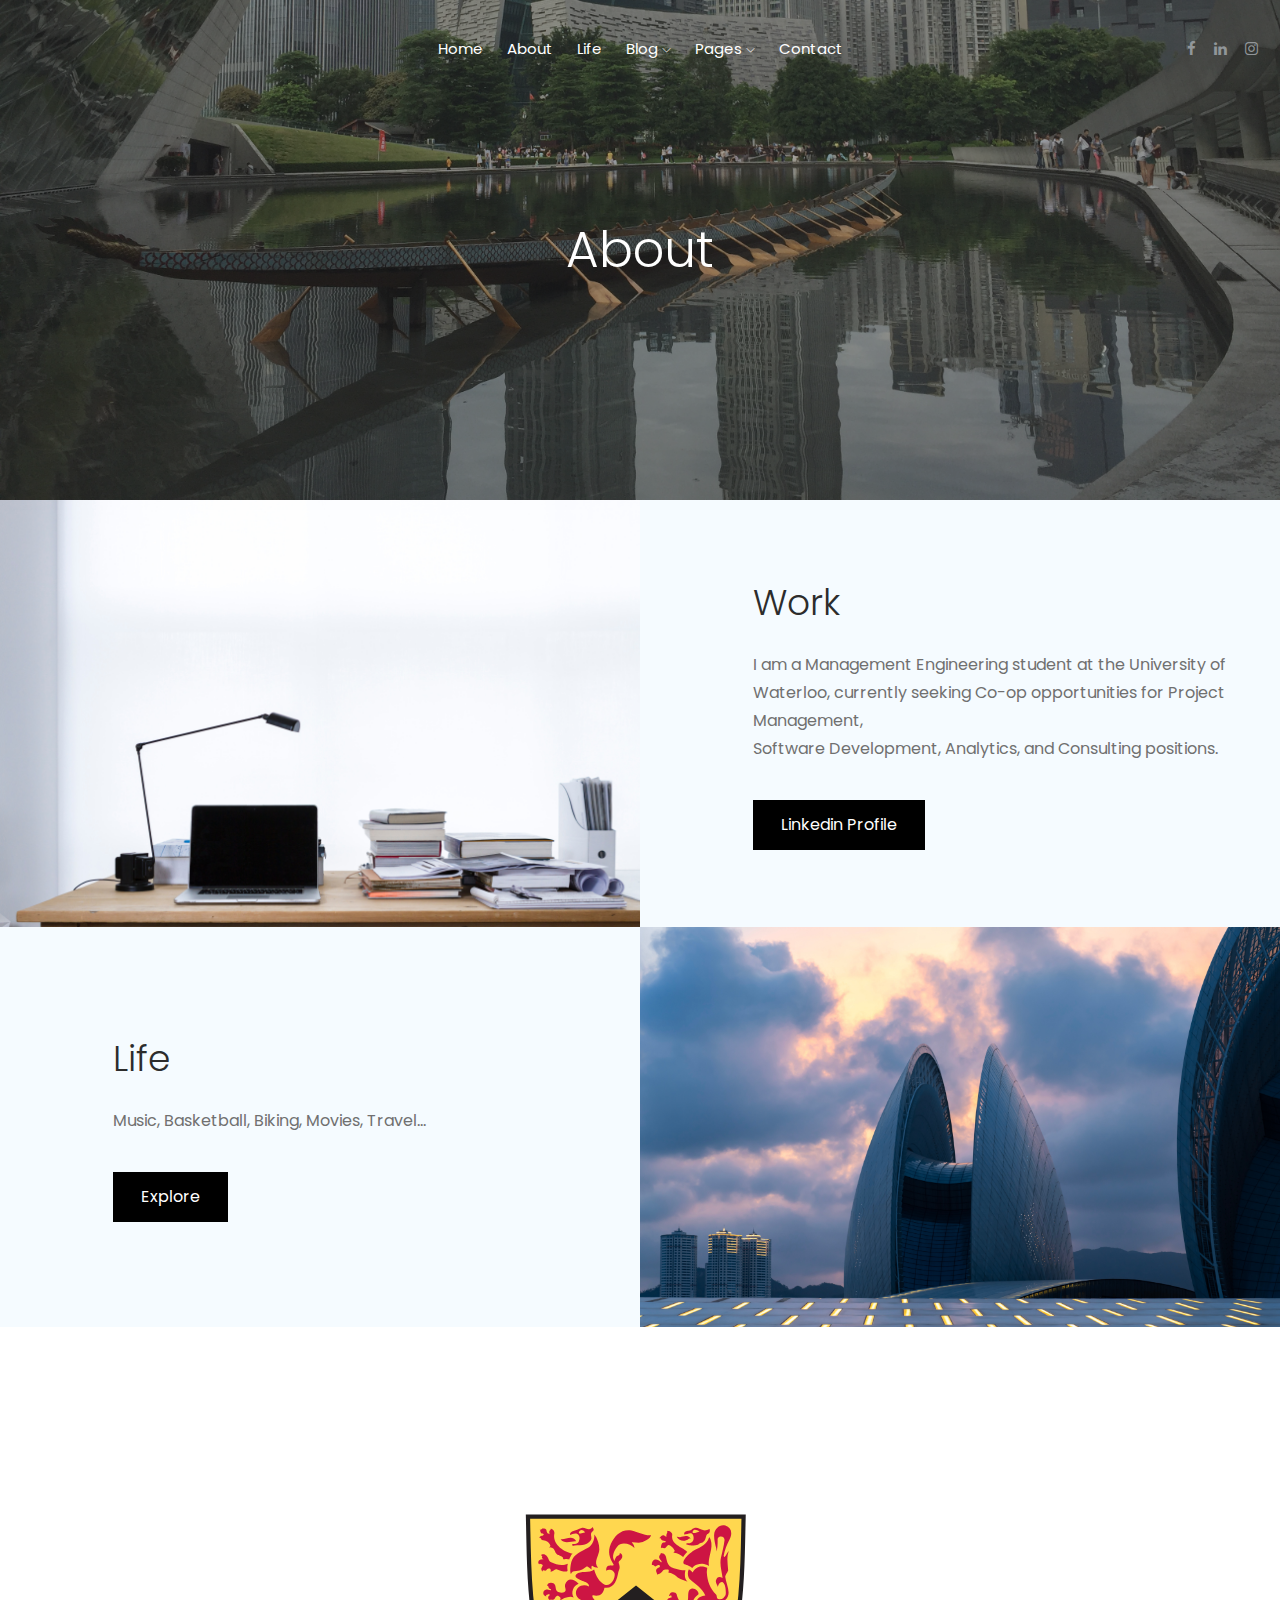
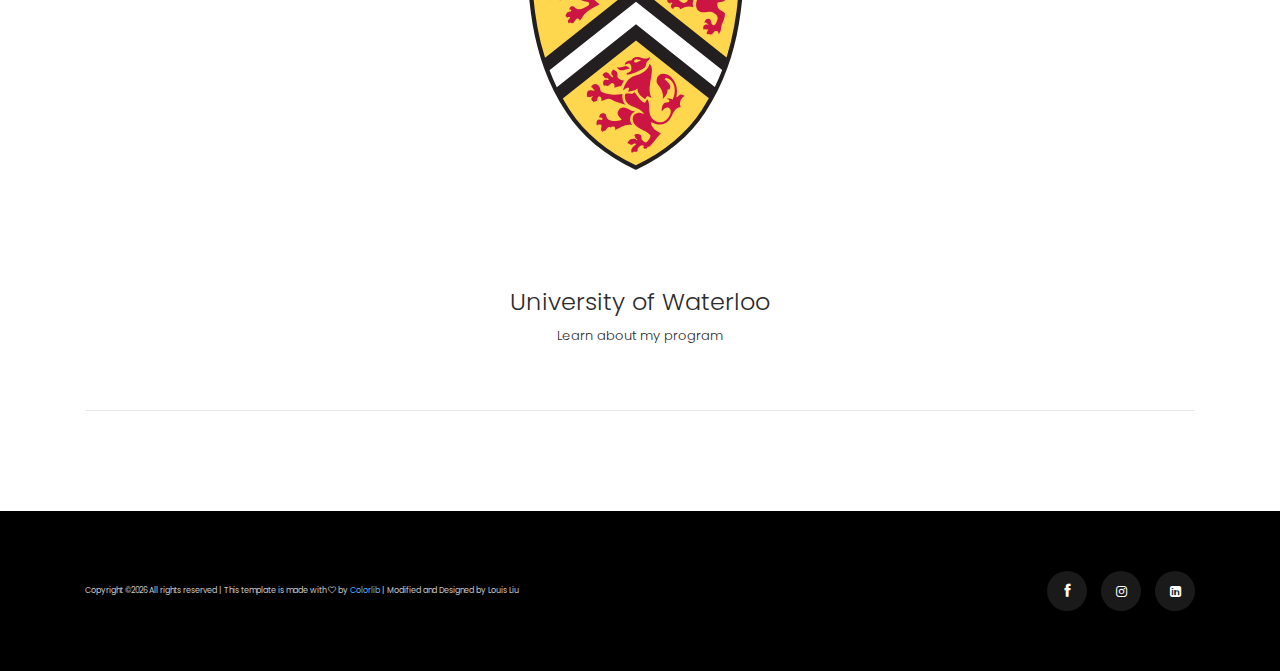
==== about.html @ c08201c0 "first commit" ====
<!doctype html>
<html class="no-js" lang="zxx">

<head>
    <meta charset="utf-8">
    <meta http-equiv="x-ua-compatible" content="ie=edge">
    <title>Louis</title>
    <meta name="description" content="">
    <meta name="viewport" content="width=device-width, initial-scale=1">

    <!-- <link rel="manifest" href="site.webmanifest"> -->
    <!-- Place favicon.ico in the root directory -->

    <!-- CSS here -->
    <link rel="stylesheet" href="css/bootstrap.min.css">
    <link rel="stylesheet" href="css/owl.carousel.min.css">
    <link rel="stylesheet" href="css/magnific-popup.css">
    <link rel="stylesheet" href="css/font-awesome.min.css">
    <link rel="stylesheet" href="css/themify-icons.css">
    <link rel="stylesheet" href="css/nice-select.css">
    <link rel="stylesheet" href="css/flaticon.css">
    <link rel="stylesheet" href="css/gijgo.css">
    <link rel="stylesheet" href="css/animate.min.css">
    <link rel="stylesheet" href="css/slick.css">
    <link rel="stylesheet" href="css/slicknav.css">
    <link rel="stylesheet" href="css/style.css">
    <!-- <link rel="stylesheet" href="css/responsive.css"> -->
</head>

<body>
    <!--[if lte IE 9]>
            <p class="browserupgrade">You are using an <strong>outdated</strong> browser. Please <a href="https://browsehappy.com/">upgrade your browser</a> to improve your experience and security.</p>
        <![endif]-->

    <!-- header-start -->
    <header>
        <div class="header-area ">
            <div id="sticky-header" class="main-header-area">
                <div class="container-fluid">
                    <div class="row align-items-center">
                        <div class="col-xl-3 col-lg-2">

                        </div>
                        <div class="col-xl-6 col-lg-7">
                            <div class="main-menu  d-none d-lg-block">
                                <nav>
                                    <ul id="navigation">
                                        <li><a class="active" href="index.html">home</a></li>
                                        <li><a href="about.html">About</a></li>
                                        <li><a href="album.html">Life</a></li>
                                        <li><a href="#">blog <i class="ti-angle-down"></i></a>
                                            <ul class="submenu">
                                                <li><a href="blog.html">blog</a></li>
                                                <li><a href="single-blog.html">single-blog</a></li>
                                            </ul>
                                        </li>
                                        <li><a href="#">pages <i class="ti-angle-down"></i></a>
                                            <ul class="submenu">
                                                 <li><a href="elements.html">elements</a></li>
                                            </ul>
                                        </li>
                                        <li><a href="contact.html">Contact</a></li>
                                    </ul>
                                </nav>
                            </div>
                        </div>
                        <div class="col-xl-3 col-lg-3 d-none d-lg-block">
                            <div class="social_links">
                                <ul>
                                    <li><a href="https://www.facebook.com/louis.liu.9480" target="_blank"> <i class="fa fa-facebook"></i> </a></li>
                                    <li><a href="https://www.linkedin.com/in/louis-qirui-liu" target="_blank"> <i class="fa fa-linkedin"></i> </a></li>
                                    <li><a href="https://www.instagram.com/louis0512k/" target="_blank"> <i class="fa fa-instagram"></i> </a></li>
                                </ul>
                            </div>
                        </div>
                        <div class="col-12">
                            <div class="mobile_menu d-block d-lg-none"></div>
                        </div>
                    </div>

                </div>
            </div>
        </div>
    </header>
    <!-- header-end -->

    <!-- bradcam_area  -->
    <div class="bradcam_area bradcam_bg_1 black_overlay">
        <div class="container">
            <div class="row">
                <div class="col-xl-12">
                    <div class="bradcam_text text-center">
                        <h3>About</h3>
                    </div>
                </div>
            </div>
        </div>
    </div>
    <!-- / bradcam_area  -->

    <!-- Work  -->
    <div class="wild_photography">
        <div class="container-fluid p-0">
            <div class="row no-gutters align-items-center ">
                <div class="col-lg-6">
                    <div class="wildlife_photo">
                        <img src="img/photography/work2.jpg" alt="Work">
                    </div>
                </div>
                <div class="col-lg-6">
                    <div class="section_title">
                        <h3>Work</h3>
                        <p>I am a Management Engineering student at the University of Waterloo,  currently seeking Co-op opportunities for 
                        Project Management,<br> Software Development, Analytics, and Consulting positions.
                        </p>
                        <a href="https://www.linkedin.com/in/louis-qirui-liu" class="black_btn" target="_blank">Linkedin Profile</a>
                    </div>
                </div>
            </div>
        </div>
    </div>
    <!-- /work  -->

    <!-- life  -->
    <div class="wild_photography">
        <div class="container-fluid p-0">
            <div class="row no-gutters align-items-center ">
                <div class="col-lg-6">
                    <div class="section_title">
                        <h3>Life</h3>
                        <p>Music, Basketball, Biking, Movies, Travel...
                        </p>
                        <a href="https://www.linkedin.com/in/louis-qirui-liu" class="black_btn" target="_blank">Explore</a>
                    </div>
                </div>
                <div class="col-lg-6">
                    <div class="wildlife_photo">
                        <img src="img/photography/zhuhai.jpg" alt="Work">
                    </div>
                </div>
            </div>
        </div>
    </div>
    <!-- /life  -->

    <!-- team_area  -->
    <div class="team_area">
        <div class="container">
            <div class="border_bottom">
                <div class="row">
                    <div class="col-xl-4 col-lg-4 col-md-6">
                        <div class="single_team">
                            <div class="team_thumb">
                            </div>
                            <div class="team_info text-center">
                                <h3></h3>
                                <p></p>
                            </div>
                        </div>
                    </div>
                    <div class="col-xl-4 col-lg-4 col-md-6">
                        <div class="single_team">
                            <div class="team_thumb">
                                <a href="https://uwaterloo.ca/future-students/programs/management-engineering" target="_blank">
                                <img src="img/team/uwcrest.svg" alt="uw">
                                </a>
                            </div>
                            <div class="team_info text-center">
                                <h3>University of Waterloo</h3>
                                <p>Learn about my program</p>
                            </div>
                        </div>
                    </div>
                    <div class="col-xl-4 col-lg-4 col-md-6">
                        <div class="single_team">
                            <div class="team_thumb">
                            </div>
                            <div class="team_info text-center">
                                <h3></h3>
                                <p></p>
                            </div>
                        </div>
                    </div>
                </div>
            </div>
        </div>
    </div>
    <!-- /team_area  -->

   <!-- footer start -->
    <footer class="footer">
        <div class="copy-right_text">
            <div class="container">
                <div class="row align-items-center">
                    <div class="col-xl-7 col-md-8">
                        <p class="copy_right ">
                            <!-- Link back to Colorlib can't be removed. Template is licensed under CC BY 3.0. -->
Copyright &copy;<script>document.write(new Date().getFullYear());</script> All rights reserved | This template is made with <i class="fa fa-heart-o" aria-hidden="true"></i> by <a href="https://colorlib.com" target="_blank">Colorlib</a> | Modified and Designed by Louis Liu
<!-- Link back to Colorlib can't be removed. Template is licensed under CC BY 3.0. -->
                        </p>
                    </div>
                    <div class="col-xl-5 col-md-4">
                        <div class="socail_links">
                            <ul>
                                <li>
                                    <a href="https://www.facebook.com/louis.liu.9480" target="_blank">
                                        <i class="ti-facebook"></i>
                                    </a>
                                </li>
                                <li>
                                    <a href="https://www.instagram.com/louis0512k/" target="_blank">
                                        <i class="fa fa-instagram"></i>
                                    </a>
                                </li>
                                <li>
                                    <a href="https://www.linkedin.com/in/louis-qirui-liu" target="_blank">
                                        <i class="fa fa-linkedin-square"></i>
                                    </a>
                                </li>
                            </ul>
                        </div>
                    </div>
                    
                </div>
            </div>
        </div>
    </footer>
    <!--/ footer end  -->

    <!-- JS here -->
    <script src="js/vendor/modernizr-3.5.0.min.js"></script>
    <script src="js/vendor/jquery-1.12.4.min.js"></script>
    <script src="js/popper.min.js"></script>
    <script src="js/bootstrap.min.js"></script>
    <script src="js/owl.carousel.min.js"></script>
    <script src="js/isotope.pkgd.min.js"></script>
    <script src="js/ajax-form.js"></script>
    <script src="js/waypoints.min.js"></script>
    <script src="js/jquery.counterup.min.js"></script>
    <script src="js/imagesloaded.pkgd.min.js"></script>
    <script src="js/scrollIt.js"></script>
    <script src="js/jquery.scrollUp.min.js"></script>
    <script src="js/wow.min.js"></script>
    <script src="js/nice-select.min.js"></script>
    <script src="js/jquery.slicknav.min.js"></script>
    <script src="js/jquery.magnific-popup.min.js"></script>
    <script src="js/plugins.js"></script>
    <script src="js/gijgo.min.js"></script>

    <!--contact js-->
    <script src="js/contact.js"></script>
    <script src="js/jquery.ajaxchimp.min.js"></script>
    <script src="js/jquery.form.js"></script>
    <script src="js/jquery.validate.min.js"></script>
    <script src="js/mail-script.js"></script>

    <script src="js/main.js"></script>
</body>

</html>
---- css/themify-icons.css ----
@font-face {
	font-family: 'themify';
	src:url('../fonts/themify.eot?-fvbane');
	src:url('../fonts/themify.eot?#iefix-fvbane') format('embedded-opentype'),
		url('../fonts/themify.woff?-fvbane') format('woff'),
		url('../fonts/themify.ttf?-fvbane') format('truetype'),
		url('../fonts/themify.svg?-fvbane#themify') format('svg');
	font-weight: normal;
	font-style: normal;
}

[class^="ti-"], [class*=" ti-"] {
	font-family: 'themify';
	/* speak: none; */
	font-style: normal;
	font-weight: normal;
	font-variant: normal;
	text-transform: none;
	line-height: 1;

	/* Better Font Rendering =========== */
	-webkit-font-smoothing: antialiased;
	-moz-osx-font-smoothing: grayscale;
}

.ti-wand:before {
	content: "\e600";
}
.ti-volume:before {
	content: "\e601";
}
.ti-user:before {
	content: "\e602";
}
.ti-unlock:before {
	content: "\e603";
}
.ti-unlink:before {
	content: "\e604";
}
.ti-trash:before {
	content: "\e605";
}
.ti-thought:before {
	content: "\e606";
}
.ti-target:before {
	content: "\e607";
}
.ti-tag:before {
	content: "\e608";
}
.ti-tablet:before {
	content: "\e609";
}
.ti-star:before {
	content: "\e60a";
}
.ti-spray:before {
	content: "\e60b";
}
.ti-signal:before {
	content: "\e60c";
}
.ti-shopping-cart:before {
	content: "\e60d";
}
.ti-shopping-cart-full:before {
	content: "\e60e";
}
.ti-settings:before {
	content: "\e60f";
}
.ti-search:before {
	content: "\e610";
}
.ti-zoom-in:before {
	content: "\e611";
}
.ti-zoom-out:before {
	content: "\e612";
}
.ti-cut:before {
	content: "\e613";
}
.ti-ruler:before {
	content: "\e614";
}
.ti-ruler-pencil:before {
	content: "\e615";
}
.ti-ruler-alt:before {
	content: "\e616";
}
.ti-bookmark:before {
	content: "\e617";
}
.ti-bookmark-alt:before {
	content: "\e618";
}
.ti-reload:before {
	content: "\e619";
}
.ti-plus:before {
	content: "\e61a";
}
.ti-pin:before {
	content: "\e61b";
}
.ti-pencil:before {
	content: "\e61c";
}
.ti-pencil-alt:before {
	content: "\e61d";
}
.ti-paint-roller:before {
	content: "\e61e";
}
.ti-paint-bucket:before {
	content: "\e61f";
}
.ti-na:before {
	content: "\e620";
}
.ti-mobile:before {
	content: "\e621";
}
.ti-minus:before {
	content: "\e622";
}
.ti-medall:before {
	content: "\e623";
}
.ti-medall-alt:before {
	content: "\e624";
}
.ti-marker:before {
	content: "\e625";
}
.ti-marker-alt:before {
	content: "\e626";
}
.ti-arrow-up:before {
	content: "\e627";
}
.ti-arrow-right:before {
	content: "\e628";
}
.ti-arrow-left:before {
	content: "\e629";
}
.ti-arrow-down:before {
	content: "\e62a";
}
.ti-lock:before {
	content: "\e62b";
}
.ti-location-arrow:before {
	content: "\e62c";
}
.ti-link:before {
	content: "\e62d";
}
.ti-layout:before {
	content: "\e62e";
}
.ti-layers:before {
	content: "\e62f";
}
.ti-layers-alt:before {
	content: "\e630";
}
.ti-key:before {
	content: "\e631";
}
.ti-import:before {
	content: "\e632";
}
.ti-image:before {
	content: "\e633";
}
.ti-heart:before {
	content: "\e634";
}
.ti-heart-broken:before {
	content: "\e635";
}
.ti-hand-stop:before {
	content: "\e636";
}
.ti-hand-open:before {
	content: "\e637";
}
.ti-hand-drag:before {
	content: "\e638";
}
.ti-folder:before {
	content: "\e639";
}
.ti-flag:before {
	content: "\e63a";
}
.ti-flag-alt:before {
	content: "\e63b";
}
.ti-flag-alt-2:before {
	content: "\e63c";
}
.ti-eye:before {
	content: "\e63d";
}
.ti-export:before {
	content: "\e63e";
}
.ti-exchange-vertical:before {
	content: "\e63f";
}
.ti-desktop:before {
	content: "\e640";
}
.ti-cup:before {
	content: "\e641";
}
.ti-crown:before {
	content: "\e642";
}
.ti-comments:before {
	content: "\e643";
}
.ti-comment:before {
	content: "\e644";
}
.ti-comment-alt:before {
	content: "\e645";
}
.ti-close:before {
	content: "\e646";
}
.ti-clip:before {
	content: "\e647";
}
.ti-angle-up:before {
	content: "\e648";
}
.ti-angle-right:before {
	content: "\e649";
}
.ti-angle-left:before {
	content: "\e64a";
}
.ti-angle-down:before {
	content: "\e64b";
}
.ti-check:before {
	content: "\e64c";
}
.ti-check-box:before {
	content: "\e64d";
}
.ti-camera:before {
	content: "\e64e";
}
.ti-announcement:before {
	content: "\e64f";
}
.ti-brush:before {
	content: "\e650";
}
.ti-briefcase:before {
	content: "\e651";
}
.ti-bolt:before {
	content: "\e652";
}
.ti-bolt-alt:before {
	content: "\e653";
}
.ti-blackboard:before {
	content: "\e654";
}
.ti-bag:before {
	content: "\e655";
}
.ti-move:before {
	content: "\e656";
}
.ti-arrows-vertical:before {
	content: "\e657";
}
.ti-arrows-horizontal:before {
	content: "\e658";
}
.ti-fullscreen:before {
	content: "\e659";
}
.ti-arrow-top-right:before {
	content: "\e65a";
}
.ti-arrow-top-left:before {
	content: "\e65b";
}
.ti-arrow-circle-up:before {
	content: "\e65c";
}
.ti-arrow-circle-right:before {
	content: "\e65d";
}
.ti-arrow-circle-left:before {
	content: "\e65e";
}
.ti-arrow-circle-down:before {
	content: "\e65f";
}
.ti-angle-double-up:before {
	content: "\e660";
}
.ti-angle-double-right:before {
	content: "\e661";
}
.ti-angle-double-left:before {
	content: "\e662";
}
.ti-angle-double-down:before {
	content: "\e663";
}
.ti-zip:before {
	content: "\e664";
}
.ti-world:before {
	content: "\e665";
}
.ti-wheelchair:before {
	content: "\e666";
}
.ti-view-list:before {
	content: "\e667";
}
.ti-view-list-alt:before {
	content: "\e668";
}
.ti-view-grid:before {
	content: "\e669";
}
.ti-uppercase:before {
	content: "\e66a";
}
.ti-upload:before {
	content: "\e66b";
}
.ti-underline:before {
	content: "\e66c";
}
.ti-truck:before {
	content: "\e66d";
}
.ti-timer:before {
	content: "\e66e";
}
.ti-ticket:before {
	content: "\e66f";
}
.ti-thumb-up:before {
	content: "\e670";
}
.ti-thumb-down:before {
	content: "\e671";
}
.ti-text:before {
	content: "\e672";
}
.ti-stats-up:before {
	content: "\e673";
}
.ti-stats-down:before {
	content: "\e674";
}
.ti-split-v:before {
	content: "\e675";
}
.ti-split-h:before {
	content: "\e676";
}
.ti-smallcap:before {
	content: "\e677";
}
.ti-shine:before {
	content: "\e678";
}
.ti-shift-right:before {
	content: "\e679";
}
.ti-shift-left:before {
	content: "\e67a";
}
.ti-shield:before {
	content: "\e67b";
}
.ti-notepad:before {
	content: "\e67c";
}
.ti-server:before {
	content: "\e67d";
}
.ti-quote-right:before {
	content: "\e67e";
}
.ti-quote-left:before {
	content: "\e67f";
}
.ti-pulse:before {
	content: "\e680";
}
.ti-printer:before {
	content: "\e681";
}
.ti-power-off:before {
	content: "\e682";
}
.ti-plug:before {
	content: "\e683";
}
.ti-pie-chart:before {
	content: "\e684";
}
.ti-paragraph:before {
	content: "\e685";
}
.ti-panel:before {
	content: "\e686";
}
.ti-package:before {
	content: "\e687";
}
.ti-music:before {
	content: "\e688";
}
.ti-music-alt:before {
	content: "\e689";
}
.ti-mouse:before {
	content: "\e68a";
}
.ti-mouse-alt:before {
	content: "\e68b";
}
.ti-money:before {
	content: "\e68c";
}
.ti-microphone:before {
	content: "\e68d";
}
.ti-menu:before {
	content: "\e68e";
}
.ti-menu-alt:before {
	content: "\e68f";
}
.ti-map:before {
	content: "\e690";
}
.ti-map-alt:before {
	content: "\e691";
}
.ti-loop:before {
	content: "\e692";
}
.ti-location-pin:before {
	content: "\e693";
}
.ti-list:before {
	content: "\e694";
}
.ti-light-bulb:before {
	content: "\e695";
}
.ti-Italic:before {
	content: "\e696";
}
.ti-info:before {
	content: "\e697";
}
.ti-infinite:before {
	content: "\e698";
}
.ti-id-badge:before {
	content: "\e699";
}
.ti-hummer:before {
	content: "\e69a";
}
.ti-home:before {
	content: "\e69b";
}
.ti-help:before {
	content: "\e69c";
}
.ti-headphone:before {
	content: "\e69d";
}
.ti-harddrives:before {
	content: "\e69e";
}
.ti-harddrive:before {
	content: "\e69f";
}
.ti-gift:before {
	content: "\e6a0";
}
.ti-game:before {
	content: "\e6a1";
}
.ti-filter:before {
	content: "\e6a2";
}
.ti-files:before {
	content: "\e6a3";
}
.ti-file:before {
	content: "\e6a4";
}
.ti-eraser:before {
	content: "\e6a5";
}
.ti-envelope:before {
	content: "\e6a6";
}
.ti-download:before {
	content: "\e6a7";
}
.ti-direction:before {
	content: "\e6a8";
}
.ti-direction-alt:before {
	content: "\e6a9";
}
.ti-dashboard:before {
	content: "\e6aa";
}
.ti-control-stop:before {
	content: "\e6ab";
}
.ti-control-shuffle:before {
	content: "\e6ac";
}
.ti-control-play:before {
	content: "\e6ad";
}
.ti-control-pause:before {
	content: "\e6ae";
}
.ti-control-forward:before {
	content: "\e6af";
}
.ti-control-backward:before {
	content: "\e6b0";
}
.ti-cloud:before {
	content: "\e6b1";
}
.ti-cloud-up:before {
	content: "\e6b2";
}
.ti-cloud-down:before {
	content: "\e6b3";
}
.ti-clipboard:before {
	content: "\e6b4";
}
.ti-car:before {
	content: "\e6b5";
}
.ti-calendar:before {
	content: "\e6b6";
}
.ti-book:before {
	content: "\e6b7";
}
.ti-bell:before {
	content: "\e6b8";
}
.ti-basketball:before {
	content: "\e6b9";
}
.ti-bar-chart:before {
	content: "\e6ba";
}
.ti-bar-chart-alt:before {
	content: "\e6bb";
}
.ti-back-right:before {
	content: "\e6bc";
}
.ti-back-left:before {
	content: "\e6bd";
}
.ti-arrows-corner:before {
	content: "\e6be";
}
.ti-archive:before {
	content: "\e6bf";
}
.ti-anchor:before {
	content: "\e6c0";
}
.ti-align-right:before {
	content: "\e6c1";
}
.ti-align-left:before {
	content: "\e6c2";
}
.ti-align-justify:before {
	content: "\e6c3";
}
.ti-align-center:before {
	content: "\e6c4";
}
.ti-alert:before {
	content: "\e6c5";
}
.ti-alarm-clock:before {
	content: "\e6c6";
}
.ti-agenda:before {
	content: "\e6c7";
}
.ti-write:before {
	content: "\e6c8";
}
.ti-window:before {
	content: "\e6c9";
}
.ti-widgetized:before {
	content: "\e6ca";
}
.ti-widget:before {
	content: "\e6cb";
}
.ti-widget-alt:before {
	content: "\e6cc";
}
.ti-wallet:before {
	content: "\e6cd";
}
.ti-video-clapper:before {
	content: "\e6ce";
}
.ti-video-camera:before {
	content: "\e6cf";
}
.ti-vector:before {
	content: "\e6d0";
}
.ti-themify-logo:before {
	content: "\e6d1";
}
.ti-themify-favicon:before {
	content: "\e6d2";
}
.ti-themify-favicon-alt:before {
	content: "\e6d3";
}
.ti-support:before {
	content: "\e6d4";
}
.ti-stamp:before {
	content: "\e6d5";
}
.ti-split-v-alt:before {
	content: "\e6d6";
}
.ti-slice:before {
	content: "\e6d7";
}
.ti-shortcode:before {
	content: "\e6d8";
}
.ti-shift-right-alt:before {
	content: "\e6d9";
}
.ti-shift-left-alt:before {
	content: "\e6da";
}
.ti-ruler-alt-2:before {
	content: "\e6db";
}
.ti-receipt:before {
	content: "\e6dc";
}
.ti-pin2:before {
	content: "\e6dd";
}
.ti-pin-alt:before {
	content: "\e6de";
}
.ti-pencil-alt2:before {
	content: "\e6df";
}
.ti-palette:before {
	content: "\e6e0";
}
.ti-more:before {
	content: "\e6e1";
}
.ti-more-alt:before {
	content: "\e6e2";
}
.ti-microphone-alt:before {
	content: "\e6e3";
}
.ti-magnet:before {
	content: "\e6e4";
}
.ti-line-double:before {
	content: "\e6e5";
}
.ti-line-dotted:before {
	content: "\e6e6";
}
.ti-line-dashed:before {
	content: "\e6e7";
}
.ti-layout-width-full:before {
	content: "\e6e8";
}
.ti-layout-width-default:before {
	content: "\e6e9";
}
.ti-layout-width-default-alt:before {
	content: "\e6ea";
}
.ti-layout-tab:before {
	content: "\e6eb";
}
.ti-layout-tab-window:before {
	content: "\e6ec";
}
.ti-layout-tab-v:before {
	content: "\e6ed";
}
.ti-layout-tab-min:before {
	content: "\e6ee";
}
.ti-layout-slider:before {
	content: "\e6ef";
}
.ti-layout-slider-alt:before {
	content: "\e6f0";
}
.ti-layout-sidebar-right:before {
	content: "\e6f1";
}
.ti-layout-sidebar-none:before {
	content: "\e6f2";
}
.ti-layout-sidebar-left:before {
	content: "\e6f3";
}
.ti-layout-placeholder:before {
	content: "\e6f4";
}
.ti-layout-menu:before {
	content: "\e6f5";
}
.ti-layout-menu-v:before {
	content: "\e6f6";
}
.ti-layout-menu-separated:before {
	content: "\e6f7";
}
.ti-layout-menu-full:before {
	content: "\e6f8";
}
.ti-layout-media-right-alt:before {
	content: "\e6f9";
}
.ti-layout-media-right:before {
	content: "\e6fa";
}
.ti-layout-media-overlay:before {
	content: "\e6fb";
}
.ti-layout-media-overlay-alt:before {
	content: "\e6fc";
}
.ti-layout-media-overlay-alt-2:before {
	content: "\e6fd";
}
.ti-layout-media-left-alt:before {
	content: "\e6fe";
}
.ti-layout-media-left:before {
	content: "\e6ff";
}
.ti-layout-media-center-alt:before {
	content: "\e700";
}
.ti-layout-media-center:before {
	content: "\e701";
}
.ti-layout-list-thumb:before {
	content: "\e702";
}
.ti-layout-list-thumb-alt:before {
	content: "\e703";
}
.ti-layout-list-post:before {
	content: "\e704";
}
.ti-layout-list-large-image:before {
	content: "\e705";
}
.ti-layout-line-solid:before {
	content: "\e706";
}
.ti-layout-grid4:before {
	content: "\e707";
}
.ti-layout-grid3:before {
	content: "\e708";
}
.ti-layout-grid2:before {
	content: "\e709";
}
.ti-layout-grid2-thumb:before {
	content: "\e70a";
}
.ti-layout-cta-right:before {
	content: "\e70b";
}
.ti-layout-cta-left:before {
	content: "\e70c";
}
.ti-layout-cta-center:before {
	content: "\e70d";
}
.ti-layout-cta-btn-right:before {
	content: "\e70e";
}
.ti-layout-cta-btn-left:before {
	content: "\e70f";
}
.ti-layout-column4:before {
	content: "\e710";
}
.ti-layout-column3:before {
	content: "\e711";
}
.ti-layout-column2:before {
	content: "\e712";
}
.ti-layout-accordion-separated:before {
	content: "\e713";
}
.ti-layout-accordion-merged:before {
	content: "\e714";
}
.ti-layout-accordion-list:before {
	content: "\e715";
}
.ti-ink-pen:before {
	content: "\e716";
}
.ti-info-alt:before {
	content: "\e717";
}
.ti-help-alt:before {
	content: "\e718";
}
.ti-headphone-alt:before {
	content: "\e719";
}
.ti-hand-point-up:before {
	content: "\e71a";
}
.ti-hand-point-right:before {
	content: "\e71b";
}
.ti-hand-point-left:before {
	content: "\e71c";
}
.ti-hand-point-down:before {
	content: "\e71d";
}
.ti-gallery:before {
	content: "\e71e";
}
.ti-face-smile:before {
	content: "\e71f";
}
.ti-face-sad:before {
	content: "\e720";
}
.ti-credit-card:before {
	content: "\e721";
}
.ti-control-skip-forward:before {
	content: "\e722";
}
.ti-control-skip-backward:before {
	content: "\e723";
}
.ti-control-record:before {
	content: "\e724";
}
.ti-control-eject:before {
	content: "\e725";
}
.ti-comments-smiley:before {
	content: "\e726";
}
.ti-brush-alt:before {
	content: "\e727";
}
.ti-youtube:before {
	content: "\e728";
}
.ti-vimeo:before {
	content: "\e729";
}
.ti-twitter:before {
	content: "\e72a";
}
.ti-time:before {
	content: "\e72b";
}
.ti-tumblr:before {
	content: "\e72c";
}
.ti-skype:before {
	content: "\e72d";
}
.ti-share:before {
	content: "\e72e";
}
.ti-share-alt:before {
	content: "\e72f";
}
.ti-rocket:before {
	content: "\e730";
}
.ti-pinterest:before {
	content: "\e731";
}
.ti-new-window:before {
	content: "\e732";
}
.ti-microsoft:before {
	content: "\e733";
}
.ti-list-ol:before {
	content: "\e734";
}
.ti-linkedin:before {
	content: "\e735";
}
.ti-layout-sidebar-2:before {
	content: "\e736";
}
.ti-layout-grid4-alt:before {
	content: "\e737";
}
.ti-layout-grid3-alt:before {
	content: "\e738";
}
.ti-layout-grid2-alt:before {
	content: "\e739";
}
.ti-layout-column4-alt:before {
	content: "\e73a";
}
.ti-layout-column3-alt:before {
	content: "\e73b";
}
.ti-layout-column2-alt:before {
	content: "\e73c";
}
.ti-instagram:before {
	content: "\e73d";
}
.ti-google:before {
	content: "\e73e";
}
.ti-github:before {
	content: "\e73f";
}
.ti-flickr:before {
	content: "\e740";
}
.ti-facebook:before {
	content: "\e741";
}
.ti-dropbox:before {
	content: "\e742";
}
.ti-dribbble:before {
	content: "\e743";
}
.ti-apple:before {
	content: "\e744";
}
.ti-android:before {
	content: "\e745";
}
.ti-save:before {
	content: "\e746";
}
.ti-save-alt:before {
	content: "\e747";
}
.ti-yahoo:before {
	content: "\e748";
}
.ti-wordpress:before {
	content: "\e749";
}
.ti-vimeo-alt:before {
	content: "\e74a";
}
.ti-twitter-alt:before {
	content: "\e74b";
}
.ti-tumblr-alt:before {
	content: "\e74c";
}
.ti-trello:before {
	content: "\e74d";
}
.ti-stack-overflow:before {
	content: "\e74e";
}
.ti-soundcloud:before {
	content: "\e74f";
}
.ti-sharethis:before {
	content: "\e750";
}
.ti-sharethis-alt:before {
	content: "\e751";
}
.ti-reddit:before {
	content: "\e752";
}
.ti-pinterest-alt:before {
	content: "\e753";
}
.ti-microsoft-alt:before {
	content: "\e754";
}
.ti-linux:before {
	content: "\e755";
}
.ti-jsfiddle:before {
	content: "\e756";
}
.ti-joomla:before {
	content: "\e757";
}
.ti-html5:before {
	content: "\e758";
}
.ti-flickr-alt:before {
	content: "\e759";
}
.ti-email:before {
	content: "\e75a";
}
.ti-drupal:before {
	content: "\e75b";
}
.ti-dropbox-alt:before {
	content: "\e75c";
}
.ti-css3:before {
	content: "\e75d";
}
.ti-rss:before {
	content: "\e75e";
}
.ti-rss-alt:before {
	content: "\e75f";
}
---- css/nice-select.css ----
.nice-select {
  -webkit-tap-highlight-color: transparent;
  background-color: #fff;
  border-radius: 5px;
  border: solid 1px #e8e8e8;
  box-sizing: border-box;
  clear: both;
  cursor: pointer;
  display: block;
  float: left;
  font-family: inherit;
  font-size: 14px;
  font-weight: normal;
  height: 42px;
  line-height: 40px;
  outline: none;
  padding-left: 18px;
  padding-right: 30px;
  position: relative;
  text-align: left !important;
  -webkit-transition: all 0.2s ease-in-out;
  transition: all 0.2s ease-in-out;
  -webkit-user-select: none;
     -moz-user-select: none;
      -ms-user-select: none;
          user-select: none;
  white-space: nowrap;
  width: auto; }
  .nice-select:hover {
    border-color: #dbdbdb; }
  .nice-select:active, .nice-select.open, .nice-select:focus {
    border-color: #999; }


  .nice-select.disabled {
    border-color: #ededed;
    color: #999;
    pointer-events: none; }
    .nice-select.disabled:after {
      border-color: #cccccc; }
  .nice-select.wide {
    width: 100%; }
    .nice-select.wide .list {
      left: 0 !important;
      right: 0 !important; }
  .nice-select.right {
    float: right; }
    .nice-select.right .list {
      left: auto;
      right: 0; }
  .nice-select.small {
    font-size: 12px;
    height: 36px;
    line-height: 34px; }
    .nice-select.small:after {
      height: 4px;
      width: 4px; }
    .nice-select.small .option {
      line-height: 34px;
      min-height: 34px; }
  .nice-select .list {
    background-color: #fff;
    border-radius: 5px;
    box-shadow: 0 0 0 1px rgba(68, 68, 68, 0.11);
    box-sizing: border-box;
    margin-top: 4px;
    opacity: 0;
    overflow: hidden;
    padding: 0;
    pointer-events: none;
    position: absolute;
    top: 100%;
    left: 0;
    -webkit-transform-origin: 50% 0;
        -ms-transform-origin: 50% 0;
            transform-origin: 50% 0;
    -webkit-transform: scale(0.75) translateY(-21px);
        -ms-transform: scale(0.75) translateY(-21px);
            transform: scale(0.75) translateY(-21px);
    -webkit-transition: all 0.2s cubic-bezier(0.5, 0, 0, 1.25), opacity 0.15s ease-out;
    transition: all 0.2s cubic-bezier(0.5, 0, 0, 1.25), opacity 0.15s ease-out;
    z-index: 9; }
    .nice-select .list:hover .option:not(:hover) {
      background-color: transparent !important; }
  .nice-select .option {
    cursor: pointer;
    font-weight: 400;
    line-height: 40px;
    list-style: none;
    min-height: 40px;
    outline: none;
    padding-left: 18px;
    padding-right: 29px;
    text-align: left;
    -webkit-transition: all 0.2s;
    transition: all 0.2s; }
    .nice-select .option:hover, .nice-select .option.focus, .nice-select .option.selected.focus {
      background-color: #f6f6f6; }
    .nice-select .option.selected {
      font-weight: bold; }
    .nice-select .option.disabled {
      background-color: transparent;
      color: #999;
      cursor: default; }

.no-csspointerevents .nice-select .list {
  display: none; }

.no-csspointerevents .nice-select.open .list {
  display: block; }





  /* ,,,,,,,,,,,,,,,, */


  .nice-select:after {
    content: "\e64b";
    display: block;
    height: 5px;
    margin-top: -5px;
    pointer-events: none;
    position: absolute;
    right: 30px;
    top: 8px;
    transition: all 0.15s ease-in-out;
    width: 5px;
    font-family: 'themify';
    color: #ddd; }

    .nice-select.open:after {
 }
    .nice-select.open .list {
      opacity: 1;
      pointer-events: auto;
      -webkit-transform: scale(1) translateY(0);
          -ms-transform: scale(1) translateY(0);
              transform: scale(1) translateY(0); }
---- css/flaticon.css ----
/*
  	Flaticon icon font: Flaticon
  	Creation date: 07/09/2019 08:07
  	*/

	  @font-face {
		font-family: "Flaticon";
		src: url("../fonts/Flaticon.eot");
		src: url("../fonts/Flaticon.eot");
		src: url("../fonts/Flaticon.eot?#iefix") format("embedded-opentype"),
			 url("../fonts/Flaticon.woff2") format("woff2"),
			 url("../fonts/Flaticon.woff") format("woff"),
			 url("../fonts/Flaticon.ttf") format("truetype"),
			 url("../fonts/Flaticon.svg#Flaticon") format("svg");
		font-weight: normal;
		font-style: normal;
	  }
	  
	  @media screen and (-webkit-min-device-pixel-ratio:0) {
		@font-face {
		  font-family: "Flaticon";
		  src: url("./Flaticon.svg#Flaticon") format("svg");
		}
	  }
	  
	  [class^="flaticon-"]:before, [class*=" flaticon-"]:before,
	  [class^="flaticon-"]:after, [class*=" flaticon-"]:after {   
		font-family: Flaticon;
			  font-size: 20px;
	  font-style: normal;
	  margin-left: 20px;
	  }
	  
	.flaticon-legal-paper:before {
		content: "\e001";
	}
	.flaticon-case:before {
		content: "\e002";
	}
	.flaticon-survey:before {
		content: "\e003";
	}
	.flaticon-bar-chart:before {
		content: "\e004";
	}
	.flaticon-controls:before {
		content: "\e005";
	}
	.flaticon-puzzle:before {
		content: "\e006";
	}
	.flaticon-right:before {
		content: "\e007";
	}
---- css/gijgo.css ----
.gj-button {
    background-color: #f5f5f5;
    border: 1px solid #ddd;
    color: #000;
    border-radius: 3px;
    padding: 6px 10px;
    cursor: pointer;
}

.gj-unselectable {
    -webkit-touch-callout: none;
    -webkit-user-select: none;
    -khtml-user-select: none;
    -moz-user-select: none;
    -ms-user-select: none;
    user-select: none;
}

.gj-row {
    display: -webkit-box;
    display: -ms-flexbox;
    display: flex;
    -ms-flex-wrap: wrap;
    flex-wrap: wrap;
}

.gj-margin-left-5 {
    margin-left: 5px;
}

.gj-margin-left-10 {
    margin-left: 10px;
}

.gj-width-full {
    width: 100%;
}

.gj-cursor-pointer {
    cursor: pointer;
}

.gj-text-align-center {
    text-align: center;
}

.gj-font-size-16 {
    font-size: 16px;
}

.gj-hidden {
    display: none;
}

/** Material Design */
.gj-button-md {
    background: 0 0;
    border: none;
    border-radius: 2px;
    color: rgba(0, 0, 0, 0.87);
    position: relative;
    height: 36px;
    margin: 0;
    min-width: 64px;
    padding: 0 16px;
    display: inline-block;
    font-family: "Roboto","Helvetica","Arial",sans-serif;
    font-size: 1rem;
    font-weight: 500;
    text-transform: uppercase;
    letter-spacing: 0;
    overflow: hidden;
    will-change: box-shadow;
    transition: box-shadow .2s cubic-bezier(.4,0,1,1),background-color .2s cubic-bezier(.4,0,.2,1),color .2s cubic-bezier(.4,0,.2,1);
    outline: none;
    cursor: pointer;
    text-decoration: none;
    text-align: center;
    line-height: 36px;
    vertical-align: middle;
    overflow: hidden;
    -webkit-user-select: none;
    -moz-user-select: none;
    -ms-user-select: none;
    user-select: none;
}

.gj-button-md:hover {
    background-color: rgba(158,158,158,.2);
}

.gj-button-md:disabled {
    color: rgba(0,0,0,.26);
    background: 0 0;
}

.gj-button-md .material-icons,
.gj-button-md .gj-icon {
    vertical-align: middle;
    /*font-size: 1.3rem;
    margin-right: 4px;*/
}

.gj-button-md.gj-button-md-icon {
    width: 24px;
    height: 31px;
    min-width: 24px;
    padding: 0px;
    display: table;
}

.gj-button-md.gj-button-md-icon .material-icons,
.gj-button-md.gj-button-md-icon .gj-icon {
    display: table-cell;
    margin-right: 0px;
    width: 24px;
    height: 24px;
}

.gj-button-md.active {
    background-color: rgba(158,158,158,.4);
}

.gj-button-md-group {
    position: relative;
    display: inline-block;
    vertical-align: middle;
}

.gj-textbox-md {
    border: none;
    border-bottom: 1px solid rgba(0,0,0,.42);
    display: block;
    font-family: "Helvetica","Arial",sans-serif;
    font-size: 16px;
    line-height: 16px;
    padding: 4px 0px;
    margin: 0;
    width: 100%;
    background: 0 0;
    text-align: left;
    color: rgba(0,0,0,.87);
}

.gj-textbox-md:focus,
.gj-textbox-md:active {
    border-bottom: 2px solid rgba(0,0,0,.42);
    outline: none;
}

.gj-textbox-md::placeholder {
    color: #8e8e8e;
}

.gj-textbox-md:-ms-input-placeholder {
    color: #8e8e8e;
}

.gj-textbox-md::-ms-input-placeholder {
    color: #8e8e8e;
}

.gj-md-spacer-24 {
    min-width: 24px;
    width: 24px;
    display: inline-block;
}

.gj-md-spacer-32 {
    min-width: 32px;
    width: 32px;
    display: inline-block;
}

.gj-modal {
    position: fixed;
    top: 0;
    right: 0;
    bottom: 0;
    left: 0;
    z-index: 1203;
    display: none;
    overflow: hidden;
    -webkit-overflow-scrolling: touch;
    outline: 0;
    background-color: rgba(0, 0, 0, 0.54118);
    transition: 200ms ease opacity;
    will-change: opacity;
}

/* List */
ul.gj-list li [data-role="wrapper"] {
    display: table;
    width: 100%;
}

ul.gj-list li [data-role="checkbox"] {
    display: table-cell;
    vertical-align:middle;
    text-align:center;
}

ul.gj-list li [data-role="image"] {
    display: table-cell;
    vertical-align:middle;
    text-align:center;
}

ul.gj-list li [data-role="display"] {
    display: table-cell;
    vertical-align:middle;
    cursor: pointer;
}

ul.gj-list li [data-role="display"]:empty:before {
  content: "\200b"; /* unicode zero width space character */
}

/* List - Bootstrap */
ul.gj-list-bootstrap {
    padding-left: 0px;
    margin-bottom: 0px;
}

ul.gj-list-bootstrap li {
    padding: 0px;
}

ul.gj-list-bootstrap li [data-role="wrapper"] {
    padding: 0px 10px;
}

ul.gj-list-bootstrap li [data-role="checkbox"] {
    width: 24px;
    padding: 3px;
}

ul.gj-list-bootstrap li [data-role="image"] {
    width: 24px;
    height: 24px;
}

ul.gj-list-bootstrap li [data-role="display"] {
    padding: 8px 0px 8px 4px;
}

.list-group-item.active ul li, .list-group-item.active:focus ul li, .list-group-item.active:hover ul li {
    text-shadow: none;
    color:initial;
}

/* List - Material Design */
ul.gj-list-md {
    padding: 0px;
    list-style: none;
    list-style-type: none;
    line-height: 24px;
    letter-spacing: 0;
    color: #616161; /* Gray 700 */
}

ul.gj-list-md li {
    display: list-item;
    list-style-type: none;
    padding: 0px;
    min-height: unset;
    box-sizing: border-box;
    align-items: center;
    cursor: default;
    overflow: hidden;

    font-family: "Roboto","Helvetica","Arial",sans-serif;
    font-size: 16px;
    font-weight: 400;
    letter-spacing: .04em;
    line-height: 1;
    
    -webkit-flex-direction: row;
    -ms-flex-direction: row;
    flex-direction: row;
    -webkit-flex-wrap: nowrap;
    -ms-flex-wrap: nowrap;
    flex-wrap: nowrap;
}

ul.gj-list-md li [data-role="checkbox"] {
    height: 24px;
    width: 24px;
}

ul.gj-list-md li [data-role="image"] {
    height: 24px;
    width: 24px;
}

ul.gj-list-md li [data-role="display"] {
    padding: 8px 0px 8px 5px;
    order: 0;
    flex-grow: 2;
    text-decoration: none;
    box-sizing: border-box;
    align-items: center;
    text-align: left;
    color: rgba(0,0,0,.87);
}

ul.gj-list-md li.disabled>[data-role="wrapper"]>[data-role="display"] {
    color: #9E9E9E; /* Gray 500 */
}

.gj-list-md-active {
    background: #e0e0e0;
    color: #3f51b5;
}


/* Picker */
.gj-picker {
    position: absolute;
    z-index: 1203;
    background-color: #fff;
}

.gj-picker .selected {
    color: #fff;
}

/* Material Design */
.gj-picker-md {
    font-family: "Roboto","Helvetica","Arial",sans-serif;
    font-size: 16px;
    font-weight: 400;
    letter-spacing: .04em;
    line-height: 1;
    color: rgba(0,0,0,.87);
    border: 1px solid #E0E0E0;
}

.gj-modal .gj-picker-md {
    border: 0px;
}

.gj-picker-md [role="header"] {
    color: rgba(255, 255, 255, 0.54);
    display: flex;
    background: #2196f3;
    align-items: baseline;
    user-select: none;
    justify-content: center;
}

.gj-picker-md [role="footer"] {
    float: right;
    padding: 10px;
}

.gj-picker-md [role="footer"] button.gj-button-md {
    color: #2196f3;
    font-weight: bold;
    font-size: 13px;
}

/* Bootstrap */
.gj-picker-bootstrap {
    border-radius: 4px;
    border: 1px solid #E0E0E0;
}

.gj-picker-bootstrap .selected {
    color: #888;
}

.gj-picker-bootstrap [role="header"] {
    background: #eee;
    color: #AAA;
}
@font-face {
    font-family: 'gijgo-material';
    src: url('../fonts/gijgo-material.eot?235541');
    src: url('../fonts/gijgo-material.eot?235541#iefix') format('embedded-opentype'), url('../fonts/gijgo-material.ttf?235541') format('truetype'), url('../fonts/gijgo-material.woff?235541') format('woff'), url('../fonts/gijgo-material.svg?235541#gijgo-material') format('svg');
    font-weight: normal;
    font-style: normal;
}

.gj-icon {
    /* use !important to prevent issues with browser extensions that change fonts */
    font-family: 'gijgo-material' !important;
    font-size: 24px;
    speak: none;
    font-style: normal;
    font-weight: normal;
    font-variant: normal;
    text-transform: none;
    line-height: 1;
    /* Enable Ligatures ================ */
    letter-spacing: 0;
    -webkit-font-feature-settings: "liga";
    -moz-font-feature-settings: "liga=1";
    -moz-font-feature-settings: "liga";
    -ms-font-feature-settings: "liga" 1;
    font-feature-settings: "liga";
    -webkit-font-variant-ligatures: discretionary-ligatures;
    font-variant-ligatures: discretionary-ligatures;
    /* Better Font Rendering =========== */
    -webkit-font-smoothing: antialiased;
    -moz-osx-font-smoothing: grayscale;
}

.gj-icon.undo:before {
    content: "\e900";
}

.gj-icon.vertical-align-top:before {
    content: "\e901";
}

.gj-icon.vertical-align-center:before {
    content: "\e902";
}

.gj-icon.vertical-align-bottom:before {
    content: "\e903";
}

.gj-icon.arrow-dropup:before {
    content: "\e904";
}

.gj-icon.clock:before {
    content: "\e905";
}

.gj-icon.refresh:before {
    content: "\e906";
}

.gj-icon.last-page:before {
    content: "\e907";
}

.gj-icon.first-page:before {
    content: "\e908";
}

.gj-icon.cancel:before {
    content: "\e909";
}

.gj-icon.clear:before {
    content: "\e90a";
}

.gj-icon.check-circle:before {
    content: "\e90b";
}

.gj-icon.delete:before {
    content: "\e90c";
}

.gj-icon.arrow-upward:before {
    content: "\e90d";
}

.gj-icon.arrow-forward:before {
    content: "\e90e";
}

.gj-icon.arrow-downward:before {
    content: "\e90f";
}

.gj-icon.arrow-back:before {
    content: "\e910";
}

.gj-icon.list-numbered:before {
    content: "\e911";
}

.gj-icon.list-bulleted:before {
    content: "\e912";
}

.gj-icon.indent-increase:before {
    content: "\e913";
}

.gj-icon.indent-decrease:before {
    content: "\e914";
}

.gj-icon.redo:before {
    content: "\e915";
}

.gj-icon.align-right:before {
    content: "\e916";
}

.gj-icon.align-left:before {
    content: "\e917";
}

.gj-icon.align-justify:before {
    content: "\e918";
}

.gj-icon.align-center:before {
    content: "\e919";
}

.gj-icon.strikethrough:before {
    content: "\e91a";
}

.gj-icon.italic:before {
    content: "\e91b";
}

.gj-icon.underlined:before {
    content: "\e91c";
}

.gj-icon.bold:before {
    content: "\e91d";
}

.gj-icon.arrow-dropdown:before {
    content: "\e91e";
}

.gj-icon.done:before {
    content: "\e91f";
}

.gj-icon.pencil:before {
    content: "\e920";
}

.gj-icon.minus:before {
    content: "\e921";
}

.gj-icon.plus:before {
    content: "\e922";
}

.gj-icon.chevron-up:before {
    content: "\e923";
}

.gj-icon.chevron-right:before {
    content: "\e924";
}

.gj-icon.chevron-down:before {
    content: "\e925";
}

.gj-icon.chevron-left:before {
    content: "\e926";
}

.gj-icon.event:before {
    content: "\e927";
}
.gj-draggable {
    cursor: move;
}
.gj-resizable-handle {
    position: absolute;
    font-size: 0.1px;
    display: block;
    -ms-touch-action: none;
    touch-action: none;
    z-index: 1203;
}

.gj-resizable-n {
    cursor: n-resize;
    height: 7px;
    width: 100%;
    top: -5px;
    left: 0;
}
.gj-resizable-e {
    cursor: e-resize;
    width: 7px;
    right: -5px;
    top: 0;
    height: 100%;
}
.gj-resizable-s {
    cursor: s-resize;
    height: 7px;
    width: 100%;
    bottom: -5px;
    left: 0;
}
.gj-resizable-w {
	cursor: w-resize;
	width: 7px;
	left: -5px;
	top: 0;
	height: 100%;
}
.gj-resizable-se {
	cursor: se-resize;
	width: 12px;
	height: 12px;
	right: 1px;
	bottom: 1px;
}
.gj-resizable-sw {
	cursor: sw-resize;
	width: 9px;
	height: 9px;
	left: -5px;
	bottom: -5px;
}
.gj-resizable-nw {
	cursor: nw-resize;
	width: 9px;
	height: 9px;
	left: -5px;
	top: -5px;
}
.gj-resizable-ne {
	cursor: ne-resize;
	width: 9px;
	height: 9px;
	right: -5px;
	top: -5px;
}

.gj-dialog-footer {
    position: absolute;
    bottom: 0px;
    width: 100%;
    margin-top: 0px;
}

.gj-dialog-scrollable [data-role="body"] {
    overflow-x: hidden;
    overflow-y: scroll;
}

/** Bootstrap 3 **/
.gj-dialog-bootstrap {
    overflow: hidden;
    z-index: 1202;
}

.gj-dialog-bootstrap [data-role="title"] {
    display: inline;
}
.gj-dialog-bootstrap [data-role="close"] {
    line-height: 1.42857143;
}

/** Bootstrap 4 **/
.gj-dialog-bootstrap4 {
    overflow: hidden;
    z-index: 1202;
}

.gj-dialog-bootstrap4 [data-role="title"] {
    display: inline;
}
.gj-dialog-bootstrap4 [data-role="close"] {
    line-height: 1.5;
}

/** Material Design **/
.gj-dialog-md {
    background-color: #FFF;
    overflow: hidden;
    border: none;
    box-shadow: 0 11px 15px -7px rgba(0,0,0,.2), 0 24px 38px 3px rgba(0,0,0,.14), 0 9px 46px 8px rgba(0,0,0,.12);
    box-sizing: border-box;
    position: relative;
    display: -webkit-box;
    display: -webkit-flex;
    display: -ms-flexbox;
    display: flex;
    -webkit-box-orient: vertical;
    -webkit-box-direction: normal;
    -webkit-flex-direction: column;
    -ms-flex-direction: column;
    flex-direction: column;
    -webkit-background-clip: padding-box;
    background-clip: padding-box;
    outline: 0;
    z-index: 1202;
}

.gj-dialog-md-header {
    padding: 24px 24px 0px 24px;
    font-family: "Roboto","Helvetica","Arial",sans-serif;
}

.gj-dialog-md-title {
    margin: 0;
    font-weight: 400;
    display: inline;
    line-height: 28px;
    font-size: 20px;
}

.gj-dialog-md-close {
    -webkit-appearance: none;
    padding: 0;
    cursor: pointer;
    background: 0 0;
    border: 0;
    float: right;
    line-height: 28px;
    font-size: 28px;
}

.gj-dialog-md-body {
    padding: 20px 24px 24px 24px;
    color: rgba(0,0,0,.54);
    font-family: "Helvetica","Arial",sans-serif;
    font-size: 14px;
    font-weight: 400;
    line-height: 20px;
}

.gj-dialog-md-footer {
    padding: 8px 8px 8px 24px;
    display: -webkit-flex;
    display: -ms-flexbox;
    display: flex;
    -webkit-flex-direction: row-reverse;
    -ms-flex-direction: row-reverse;
    flex-direction: row-reverse;
    -webkit-flex-wrap: wrap;
    -ms-flex-wrap: wrap;
    flex-wrap: wrap;

    box-sizing: border-box;
}

.gj-dialog-md-footer>*:first-child {
    margin-right: 0;
}

.gj-dialog-md-footer>* {
    margin-right: 8px;
    height: 36px;
}
DIV.gj-grid-wrapper {
    margin: auto;
    position: relative;
    clear:both;
    z-index: 1;
}

TABLE.gj-grid {
    margin: auto;    
    border-collapse: collapse;
    width: 100%;
    table-layout: fixed;
}

TABLE.gj-grid THEAD TH [data-role="selectAll"] {
    margin: auto;
}

TABLE.gj-grid THEAD TH [data-role="title"] {
    display: inline-block;
}

TABLE.gj-grid THEAD TH [data-role="sorticon"] {
    display: inline-block;
}

TABLE.gj-grid THEAD TH {
    overflow: hidden;
    text-overflow: ellipsis;
}

TABLE.gj-grid.autogrow-header-row THEAD TH {
    overflow: auto;
    text-overflow: initial;
    white-space: pre-wrap;
    -ms-word-break: break-word;
    word-break: break-word;
}

TABLE.gj-grid > tbody > tr > td {
    overflow: hidden;
    position: relative;
}

table.gj-grid tbody div[data-role="display"] {
    vertical-align: middle;
    text-indent: 0;
    white-space: pre-wrap;
    -ms-word-break: break-word;
    word-break: break-word;
}

table.gj-grid.fixed-body-rows tbody div[data-role="display"] {
    overflow: hidden;
    text-overflow: ellipsis;
    white-space: nowrap;
    -ms-word-break: initial;
    word-break: initial;
}

table.gj-grid tfoot DIV[data-role="display"] {
    vertical-align: middle;
    text-indent: 0;
    display: flex;
}

TABLE.gj-grid .fa {
    padding: 2px;
}

TABLE.gj-grid > tbody > tr > td > div {
    padding: 2px;
    overflow: hidden;
}

DIV.gj-grid-wrapper DIV.gj-grid-loading-cover
{
    background: #BBBBBB;
    opacity: 0.5;
    position: absolute;
    vertical-align: middle;
}

DIV.gj-grid-wrapper DIV.gj-grid-loading-text
{
    position: absolute;
    font-weight: bold;
}

/* Bootstrap Theme */
table.gj-grid-bootstrap thead th {
    background-color: #f5f5f5;
    vertical-align:middle;
}

table.gj-grid-bootstrap thead th [data-role="sorticon"] {
    margin-left: 5px;
}

table.gj-grid-bootstrap thead th [data-role="sorticon"] i.gj-icon,
table.gj-grid-bootstrap thead th [data-role="sorticon"] i.material-icons {
    position: absolute;
    font-size: 20px;
    top: 15px;
}

table.gj-grid-bootstrap tbody tr td div[data-role="display"] {
    padding: 0px;
}

.gj-grid-bootstrap-4 .gj-checkbox-bootstrap {
    display: inline-block;
    padding-top: 2px;
}

.gj-grid-bootstrap-4 tbody tr.active {
    background-color: rgba(0,0,0,.075);
}

/* Material Design Theme */
.gj-grid-md {
    position: relative;
    border: 1px solid #e0e0e0;
    border-collapse: collapse;
    white-space: nowrap;
    font-size: 13px;
    font-family: "Roboto","Helvetica","Arial",sans-serif;
    background-color: #fff;
}

.gj-grid-md td:first-of-type, .gj-grid-md th:first-of-type {
    padding-left: 24px;
}

.gj-grid-md th {
    position: relative;
    vertical-align: bottom;
    font-weight: 700;
    line-height: 31px;
    letter-spacing: 0;
    height: 56px;
    font-size: 12px;
    color: rgba(0,0,0,.54);
    padding-bottom: 8px;
    box-sizing: border-box;
    padding: 12px 18px;
    text-align: right;
}

.gj-grid-md td {
    position: relative;
    height: 48px;
    border-top: 1px solid #e0e0e0;
    border-bottom: 1px solid #e0e0e0;
    padding: 12px 18px;
    box-sizing: border-box;
    text-align: left;
    color: rgba(0,0,0,.87);
}

.gj-grid-md tbody tr {
    position: relative;
    height: 48px;
    transition-duration: .28s;
    transition-timing-function: cubic-bezier(.4,0,.2,1);
    transition-property: background-color;
}

.gj-grid-md tbody tr:hover {
    background-color: #EEEEEE; /* Gray 200 */
}

.gj-grid-md tbody tr.gj-grid-md-select {
    background-color: #F5F5F5; /* Grey 100 */
}


table.gj-grid-md thead th [data-role="sorticon"] {
    margin-left: 5px;
}

table.gj-grid-md thead th [data-role="sorticon"] i.gj-icon,
table.gj-grid-md thead th [data-role="sorticon"] i.material-icons {
    position: absolute;
    font-size: 16px;
    top: 19px;
}

table.gj-grid-md thead th.gj-grid-select-all {
    padding-bottom: 3px;
}
/* Hide all prioritized columns by default */
@media only all {
	th.display-1120,
	td.display-1120,
	th.display-960,
	td.display-960,
	th.display-800,
	td.display-800,
	th.display-640,
	td.display-640,
	th.display-480,
	td.display-480,
	th.display-320,
	td.display-320 {
		display: none;
	}
}

/* Show at 320px (20em x 16px) */
@media screen and (min-width: 20em) {
	TABLE.gj-grid-bootstrap th.display-320,
	TABLE.gj-grid-bootstrap td.display-320 {
		display: table-cell;
	}
}
/* Show at 480px (30em x 16px) */
@media screen and (min-width: 30em) {
	TABLE.gj-grid-bootstrap th.display-480,
	TABLE.gj-grid-bootstrap td.display-480 {
		display: table-cell;
	}
}
/* Show at 640px (40em x 16px) */
@media screen and (min-width: 40em) {
	TABLE.gj-grid-bootstrap th.display-640,
	TABLE.gj-grid-bootstrap td.display-640 {
		display: table-cell;
	}
}
/* Show at 800px (50em x 16px) */
@media screen and (min-width: 50em) {
	TABLE.gj-grid-bootstrap th.display-800,
	TABLE.gj-grid-bootstrap td.display-800 {
		display: table-cell;
	}
}
/* Show at 960px (60em x 16px) */
@media screen and (min-width: 60em) {
	TABLE.gj-grid-bootstrap th.display-960,
	TABLE.gj-grid-bootstrap td.display-960 {
		display: table-cell;
	}
}
/* Show at 1,120px (70em x 16px) */
@media screen and (min-width: 70em) {
	TABLE.gj-grid-bootstrap th.display-1120,
	TABLE.gj-grid-bootstrap td.display-1120 {
		display: table-cell;
	}
}

/* Material Design Theme */
.gj-grid-md tfoot tr th {
    padding-right: 14px;
}

.gj-grid-md tfoot tr[data-role="pager"] .gj-grid-mdl-pager-label {
    padding-left: 5px;
    padding-right: 5px;
}

.gj-grid-md tfoot tr[data-role="pager"] .gj-dropdown-md {
    margin-left: 12px;
}

.gj-grid-md tfoot tr[data-role="pager"] .gj-dropdown-md [role="presenter"] {
    font-size: 12px;
    font-weight: bold;
    color: rgba(0,0,0,.54);
}

.gj-grid-md tfoot tr[data-role="pager"] .gj-dropdown-md [role="presenter"] [role="display"] {
    text-align: right;
}

.gj-grid-md tfoot tr[data-role="pager"] .gj-grid-md-limit-select {
    margin-left: 10px;
    font-size: 12px;
    font-weight: bold;
    color: rgba(0,0,0,.54);
}

/* Bootstrap */
.gj-grid-bootstrap tfoot tr[data-role="pager"] th {
    line-height: 30px;
    background-color: #f5f5f5;
}

.gj-grid-bootstrap tfoot tr[data-role="pager"] th > div > div {
    margin-right: 5px;
}

.gj-grid-bootstrap tfoot tr[data-role="pager"] th > div > button {
    margin-right: 5px;
}

.gj-grid-bootstrap-4 tfoot tr[data-role="pager"] th > div button {
    height: 34px;
}

.gj-grid-bootstrap-4 tfoot tr[data-role="pager"] th div .gj-dropdown-bootstrap-4 .gj-dropdown-expander-mi .gj-icon {
    top: 5px;
}

.gj-grid-bootstrap-3 tfoot tr[data-role="pager"] th > div > input {
    margin-right: 5px;
    width: 40px;
    text-align: right;
    display: inline-block;
    font-weight: bold;
}

.gj-grid-bootstrap-4 tfoot tr[data-role="pager"] th > div > div.input-group {
    width: 40px;
}

.gj-grid-bootstrap-4 tfoot tr[data-role="pager"] th > div > div.input-group input {
    text-align: right;
    font-weight: bold;
    height: 34px;
    padding-top: 2px;
    padding-bottom: 6px;
}

.gj-grid-bootstrap tfoot tr[data-role="pager"] th > div > select {
    display: inline-block;
    margin-right: 5px;
    width: 60px;
}

.gj-grid-bootstrap tfoot tr[data-role="pager"] th .gj-dropdown-bootstrap .gj-list-bootstrap [data-role="display"] {
    line-height: 14px;
}

.gj-grid-bootstrap tfoot tr[data-role="pager"] th .gj-dropdown-bootstrap [role="presenter"] [role="display"] {
    font-weight: bold;
}

.gj-grid-bootstrap tfoot tr[data-role="pager"] th .gj-dropdown-bootstrap-3 [role="presenter"] {
    padding: 2px 8px;
}

.gj-grid-bootstrap tfoot tr[data-role="pager"] th .gj-dropdown-bootstrap-4 [role="presenter"] {
    padding: 1px 8px;
}
.gj-grid thead tr th div.gj-grid-column-resizer-wrapper {
    position: relative;
    width: 100%;
    height: 0px; 
    top: 0px; 
    left: 0px; 
    padding: 0px;
}

span.gj-grid-column-resizer {
    position: absolute;
    right: 0px;
    width: 10px;
    top: -100px;
    height: 300px;
    z-index: 1203;
    cursor: e-resize;
}

.gj-grid-resize-cursor {
    cursor: e-resize;
}
.gj-grid-md tbody tr.gj-grid-top-border td {
  border-top: 2px solid #777;
}
.gj-grid-md tbody tr.gj-grid-bottom-border td {
  border-bottom: 2px solid #777;
}

.gj-grid-bootstrap tbody tr.gj-grid-top-border td {
  border-top: 2px solid #777;
}
.gj-grid-bootstrap tbody tr.gj-grid-bottom-border td {
  border-bottom: 2px solid #777;
}
.gj-grid-md thead tr th.gj-grid-left-border,
.gj-grid-md tbody tr td.gj-grid-left-border
{
    border-left: 3px solid #777;
}
.gj-grid-md thead tr th.gj-grid-right-border,
.gj-grid-md tbody tr td.gj-grid-right-border
{
    border-right: 3px solid #777;
}

.gj-grid-bootstrap thead tr th.gj-grid-left-border,
.gj-grid-bootstrap tbody tr td.gj-grid-left-border
{
    border-left: 5px solid #ddd;
}
.gj-grid-bootstrap thead tr th.gj-grid-right-border,
.gj-grid-bootstrap tbody tr td.gj-grid-right-border
{
    border-right: 5px solid #ddd;
}
.gj-dirty {
    position: absolute;
    top: 0px;
    left: 0px;
    border-style: solid;
    border-width: 3px;
    border-color: #f00 transparent transparent #f00;
    padding: 0;
    overflow: hidden;
    vertical-align: top;
}

/* Material Design */
.gj-grid-md tbody tr td.gj-grid-management-column {
    padding: 3px;
}

.gj-grid-md tbody tr td[data-mode="edit"] {
    padding: 0px 18px;
}

.gj-grid-md tbody .gj-dropdown-md [role="presenter"] [role="display"] {
    padding: 0px;
}

/* Bootstrap */
.gj-grid-bootstrap tbody tr td[data-mode="edit"] {
    padding: 0px;
}

.gj-grid-bootstrap tbody tr td[data-mode="edit"] [data-role="edit"] {
    padding: 0px;
}

/* Bootstrap 3 */
.gj-grid-bootstrap-3 tbody tr td.gj-grid-management-column {
    padding: 3px;
}

.gj-grid-bootstrap-3 tbody tr td[data-mode="edit"] {
    height: 38px;
}

.gj-grid-bootstrap-3 tbody tr td[data-mode="edit"] [data-role="edit"] input[type="text"] {
    height: 37px;
    padding: 8px;
}

.gj-grid-bootstrap-3 tbody tr td[data-mode="edit"] .gj-dropdown-bootstrap [role="presenter"] {
    border: 0px;
    border-radius: 0px;
    height: 37px;
    padding-left: 8px;
}

.gj-grid-bootstrap-3 tbody tr td[data-mode="edit"] .gj-datepicker-bootstrap {
    height: 37px;
}

.gj-grid-bootstrap-3 tbody tr td[data-mode="edit"] .gj-datepicker-bootstrap [role="input"] {
    height: 37px;
    border:0px;
    border-radius: 0px;
}

.gj-grid-bootstrap-3 tbody tr td[data-mode="edit"] .gj-datepicker-bootstrap [role="right-icon"] {
    border:0px;
    border-radius: 0px;
}

.gj-grid-bootstrap-3 tbody tr td[data-mode="edit"] .gj-checkbox-bootstrap {
    display: inline-block;
    padding-top: 10px;
    height: 32px;
}

/* Bootstrap 4 */
.gj-grid-bootstrap-4 tbody tr td.gj-grid-management-column {
    padding: 6px;
}

.gj-grid-bootstrap-4 tbody tr td[data-mode="edit"] [data-role="edit"] input[type="text"] {
    height: 48px;
    padding-left: 12px;
}

.gj-grid-bootstrap-4 tbody tr td[data-mode="edit"] .gj-dropdown-bootstrap [role="presenter"] {
    border: 0px;
    border-radius: 0px;
    height: 48px;
    padding-left: 12px;
    font-family: -apple-system,system-ui,BlinkMacSystemFont,"Segoe UI",Roboto,"Helvetica Neue",Arial,sans-serif;
}

.gj-grid-bootstrap-4 tbody tr td[data-mode="edit"] .gj-dropdown-bootstrap-4 [role="expander"].gj-dropdown-expander-mi .gj-icon,
.gj-grid-bootstrap-4 tbody tr td[data-mode="edit"] .gj-dropdown-bootstrap-4 [role="expander"].gj-dropdown-expander-mi .material-icons {
    top: 13px;
}

.gj-grid-bootstrap-4 tbody tr td[data-mode="edit"] .gj-datepicker-bootstrap {
    height: 48px;
}

.gj-grid-bootstrap-4 tbody tr td[data-mode="edit"] .gj-datepicker-bootstrap [role="input"] {
    height: 48px;
    border:0px;
    border-radius: 0px;
}

.gj-grid-bootstrap-4 tbody tr td[data-mode="edit"] .gj-datepicker-bootstrap [role="right-icon"] {
    background-color: #fff;
}

.gj-grid-bootstrap-4 tbody tr td[data-mode="edit"] .gj-datepicker-bootstrap [role="right-icon"] button {
    border: 0px;
    border-radius: 0px;
    width: 43px;
    position: relative;
}

.gj-grid-bootstrap-4 tbody tr td[data-mode="edit"] .gj-datepicker-bootstrap [role="right-icon"] .gj-icon,
.gj-grid-bootstrap-4 tbody tr td[data-mode="edit"] .gj-datepicker-bootstrap [role="right-icon"] .material-icons {
    top: 13px;
    left: 10px;
    font-size: 24px;
}

.gj-grid-bootstrap-4 tbody tr td[data-mode="edit"] .gj-checkbox-bootstrap {
    display: inline-block;
    padding-top: 15px;
    height: 42px;
}
.gj-grid-md thead tr[data-role="filter"] th {
    border-top: 1px solid #e0e0e0;
}

div.gj-grid-wrapper div.gj-grid-bootstrap-toolbar {
    background-color: #f5f5f5;
    padding: 8px;
    font-weight: bold;
    border: 1px solid #ddd;
}

div.gj-grid-wrapper div.gj-grid-bootstrap-4-toolbar {
    background-color: #f5f5f5;
    padding: 12px;
    font-weight: bold;
    border: 1px solid #ddd;
}

div.gj-grid-wrapper div.gj-grid-md-toolbar {
    font-weight: bold;
    font-size: 24px;
    font-family: "Helvetica","Arial",sans-serif;
    background-color: rgb(255, 255, 255);
    
    border-top: 1px solid #e0e0e0;
    border-left: 1px solid #e0e0e0;
    border-right: 1px solid #e0e0e0;
    border-bottom: 0px;
    border-collapse: collapse;

    padding: 0 18px 0px 18px;
    line-height: 56px;
}
table.gj-grid-scrollable tbody {
    overflow-y: auto;
    overflow-x: hidden;
    display: block;
}

/* Material Design */
table.gj-grid-md.gj-grid-scrollable {
    border-bottom: 0px;
}

table.gj-grid-md.gj-grid-scrollable tbody {
    border-right: 1px solid #e0e0e0;
    border-bottom: 1px solid #e0e0e0;
}

table.gj-grid-md.gj-grid-scrollable tfoot {
    border-bottom: 1px solid #e0e0e0;
}

/* Bootstrap 3 */
table.gj-grid-bootstrap.gj-grid-scrollable {
    border-bottom: 0px;
}

table.gj-grid-bootstrap.gj-grid-scrollable tbody {
    border-right: 1px solid #ddd;
    border-bottom: 1px solid #ddd;
}

table.gj-grid-bootstrap.gj-grid-scrollable tbody tr[data-role="row"]:first-child td {
    border-top: 0px;
}

table.gj-grid-bootstrap.gj-grid-scrollable tbody tr[data-role="row"] td:first-child {
    border-left: 0px;
}

table.gj-grid-bootstrap.gj-grid-scrollable tbody tr[data-role="row"] td:last-child {
    border-right: 0px;
}

table.gj-grid-bootstrap.gj-grid-scrollable tfoot {
    border-bottom: 1px solid #ddd;
}

ul.gj-list li [data-role="spacer"] {
    display: table-cell;
}

ul.gj-list li [data-role="expander"] {
    display: table-cell;
    vertical-align:middle;
    text-align:center;
    cursor: pointer;
}

[data-type="tree"] ul li [data-role="expander"].gj-tree-material-icons-expander {
    width: 24px;
}

[data-type="tree"] ul li [data-role="expander"].gj-tree-font-awesome-expander {
    width: 24px;
}

[data-type="tree"] ul li [data-role="expander"].gj-tree-glyphicons-expander {
    width: 24px;
}

[data-type="tree"] ul li [data-role="expander"].gj-tree-glyphicons-expander .glyphicon {
    top: 4px;
    height: 24px;
}

/* Bootstrap Theme */
.gj-tree-bootstrap-3 ul.gj-list-bootstrap li {
    border: 0px;
    border-radius: 0px;
    color: #333;
}

.gj-tree-bootstrap-3 ul.gj-list-bootstrap li.active {
    color: #fff;
}

.gj-tree-bootstrap-3 ul.gj-list-bootstrap li.disabled {
    color: #777;
    background-color: #eee;
}

.gj-tree-bootstrap-4 ul.gj-list-bootstrap li {
    border: 0px;
    border-radius: 0px;
    color: #212529;
}

.gj-tree-bootstrap-4 ul.gj-list-bootstrap li.active {
    color: #fff;
}

.gj-tree-bootstrap-4 ul.gj-list-bootstrap li.disabled {
    color: #868e96;
}

.gj-tree-bootstrap-4 ul.gj-list-bootstrap li ul.gj-list-bootstrap {
    width: 100%;
}

.gj-tree-bootstrap-border ul.gj-list-bootstrap li {
    border: 1px solid #ddd;
}

.gj-tree-bootstrap-border ul.gj-list-bootstrap li ul.gj-list-bootstrap li {
    border-left: 0px;
    border-right: 0px;
}

.gj-tree-bootstrap-border ul.gj-list-bootstrap li:first-child {
    border-top-left-radius: 4px;
    border-top-right-radius: 4px;
}

.gj-tree-bootstrap-border ul.gj-list-bootstrap li:last-child {
    border-bottom-left-radius: 4px;
    border-bottom-right-radius: 4px;
}

.gj-tree-bootstrap-border ul.gj-list-bootstrap li ul.gj-list-bootstrap li:first-child {
    border-top-left-radius: 0px;
    border-top-right-radius: 0px;
}

.gj-tree-bootstrap-border ul.gj-list-bootstrap li ul.gj-list-bootstrap li:last-child {
    border-bottom: 0px;
    border-bottom-left-radius: 0px;
    border-bottom-right-radius: 0px;
}

ul.gj-list-bootstrap li [data-role="expander"].gj-tree-material-icons-expander {
    padding-top: 8px;
    padding-bottom: 4px;
}

ul.gj-list-bootstrap li [data-role="expander"].gj-tree-material-icons-expander .gj-icon {
    width: 24px;
    height: 24px;
}

/* Material Design Theme */
ul.gj-list-md li.disabled > [data-role="wrapper"] > [data-role="expander"] {
    color: #9E9E9E; /* Gray 500 */
}

.gj-tree-md-border ul.gj-list-md li {
    border: 1px solid #616161; /* Gray 700 */
    margin-bottom: -1px;
}

.gj-tree-md-border ul.gj-list-md li ul.gj-list-md li {
    border-left: 0px;
    border-right: 0px;
}

.gj-tree-md-border ul.gj-list-md li ul.gj-list-md li:last-child {
    border-bottom: 0px;
}
.gj-tree-drop-above {    
    border-top: 1px solid #000;
}

.gj-tree-drop-below {
    border-bottom: 1px solid #000;
}

.gj-tree-bootstrap-3 ul.gj-list-bootstrap li [data-role="wrapper"].drop-above {
    border-top: 2px solid #000;
}

.gj-tree-bootstrap-3 ul.gj-list-bootstrap li [data-role="wrapper"].drop-below {
    border-bottom: 2px solid #000;
}

.gj-tree-bootstrap-4 ul.gj-list-bootstrap li [data-role="wrapper"].drop-above {
    border-top: 2px solid #000;
}

.gj-tree-bootstrap-4 ul.gj-list-bootstrap li [data-role="wrapper"].drop-below {
    border-bottom: 2px solid #000;
}

.gj-tree-drag-el {
    padding: 0px;
    margin: 0px;
    z-index: 1203;
}

.gj-tree-drag-el li {
    padding: 0px;
    margin: 0px;
}

.gj-tree-drag-el [data-role="wrapper"] {
    cursor: move;
    display: table;
}

.gj-tree-drag-el [data-role="indicator"] {
    width: 14px;
    padding: 0px 3px;
    display: table-cell;
    vertical-align: middle;
    text-align: center;
}

.gj-tree-bootstrap-drag-el li.list-group-item {
    border: 0px;
    background: unset;
}

.gj-tree-bootstrap-drag-el [data-role="indicator"] {
    width: 24px;
    height: 24px;
    padding: 0px;
}

.gj-tree-md-drag-el [data-role="indicator"] {
    width: 24px;
    height: 24px;
    padding: 0px;
}
/* Bootstrap */
.gj-checkbox-bootstrap {
    min-width: 0;
    font-size: 0;
    font-weight: normal;
    margin: 0px;
    text-align: center;
    width: 18px;
    height: 18px;
    position: relative;
    display: inline;
}

.gj-checkbox-bootstrap input[type="checkbox"] {
    display: none;
    margin-bottom: -12px;
}

.gj-checkbox-bootstrap span {
    background: #fff;
    display: block;
    content: " ";
    width: 18px;
    height: 18px;
    line-height: 11px;
    font-size: 11px;
    padding: 2px;
    color: #555555;
    border: 1px solid #CCCCCC;
    border-radius: 3px;
    transition: box-shadow 0.2s linear, border-color 0.2s linear;
    cursor: pointer;
    margin: auto;
}

.gj-checkbox-bootstrap input[type="checkbox"]:focus + span:before {
    outline: 0;
    box-shadow: 0 0 0 0 #66afe9, 0 0 6px rgba(102, 175, 233, .6);
    border-color: #66afe9;
}

.gj-checkbox-bootstrap input[type="checkbox"][disabled] + span {
    opacity: 0.6;
    cursor: not-allowed;
}

/* Bootstrap 4 */
.gj-checkbox-bootstrap.gj-checkbox-bootstrap-4 span {
    line-height: 16px;
    padding: 0px;
}

.gj-checkbox-bootstrap-4.gj-checkbox-material-icons input[type="checkbox"]:checked + span:after {
    font-size: 16px;
}

.gj-checkbox-bootstrap-4.gj-checkbox-material-icons input[type="checkbox"]:indeterminate + span:after {
    font-size: 16px;
}

/* Material Design */
.gj-checkbox-md {
    min-width: 0;
    font-size: 0;
    font-weight: normal;
    margin: 0px;
    text-align: center;
    width: 16px;
    height: 16px;
    position: relative;
}

.gj-checkbox-md input[type="checkbox"] {
    display: none;
    margin-bottom: -12px;
}

.gj-checkbox-md span {
    display: inline-block;
    box-sizing: border-box;
    width: 16px;
    height: 16px;
    margin: 0;
    cursor: pointer;
    overflow: hidden;
    border: 2px solid #616161; /* Gray 700 */
    border-radius: 2px;
    z-index: 2;
}

.gj-checkbox-md input[type="checkbox"]:checked + span {
    border: 2px solid #536DFE; /* Indigo A200 */
}

.gj-checkbox-md input[type="checkbox"]:checked + span:after {
    color: #FFF;
    background-color: #536DFE; /* Indigo A200 */
    position: absolute;
    left: 1px;
    top: -15px;
}

.gj-checkbox-md input[type="checkbox"]:indeterminate + span {
    border: 2px solid #616161; /* Gray 700 */
}

.gj-checkbox-md input[type="checkbox"]:indeterminate + span:after {    
    color: #616161;/*color: rgba(0, 0, 0, 1);*/
    position: absolute;
    left: 1px;
    top: -15px;
}

.gj-checkbox-md input[type="checkbox"][disabled] + span {
    border: 2px solid #9E9E9E;
}

.gj-checkbox-md input[type="checkbox"][disabled] + span:after {
    background-color: #9E9E9E;
}

.gj-checkbox-md input[type="checkbox"][disabled]:indeterminate + span:after {
    color: #FFFFFF;
}

/* Material Icons */
.gj-checkbox-material-icons input[type="checkbox"]:checked + span:after {
    content: "\e91f";
    font-size: 14px;
    font-weight: bold;
    white-space: pre;
}

.gj-checkbox-material-icons input[type="checkbox"]:indeterminate + span:after {
    content: "\e921";
    font-size: 14px;
    font-weight: bold;
    white-space: pre;
}

/* Glyphicons */
.gj-checkbox-glyphicons input[type="checkbox"]:checked + span:after {
    display: inline-block;
    font-family: 'Glyphicons Halflings';
    content: "\e013 ";
}

.gj-checkbox-glyphicons input[type="checkbox"]:indeterminate + span:after {
    display: inline-block;
    font-family: 'Glyphicons Halflings';
    content: "\2212 ";
    padding-right: 1px;
}

/* fontawesome */
.gj-checkbox-fontawesome .fa {
    font-size: 14px;
}
.gj-checkbox-bootstrap.gj-checkbox-fontawesome .fa {
    line-height: 18px;
}

.gj-checkbox-fontawesome input[type="checkbox"]:checked + span:before {
    content: "\f00c ";
}

.gj-checkbox-fontawesome input[type="checkbox"]:indeterminate + span:before {
    content: "\f068 ";
}
.gj-editor [role="body"] {
    overflow: auto;
    outline: 0px solid transparent;
    box-sizing: border-box;
}

/* Material Design */
.gj-editor-md {
    padding: 7px;
    font-family: "Roboto","Helvetica","Arial",sans-serif;
    font-size: 14px;
    font-weight: 500;
    letter-spacing: 0;
    border: 1px solid rgba(158,158,158,.2);
}

.gj-editor-md [role="toolbar"] {
    margin-bottom: 7px;
}

.gj-editor-md [role="toolbar"] .gj-button-md {
    min-width: 54px;
    margin-right: 5px;
}

.gj-editor-md [role="toolbar"] .gj-button-md .gj-icon {
    width: 24px;
    height: 24px;
}

.gj-editor-md [role="body"] {
    border: 1px solid rgba(158,158,158,.2);
}

.gj-editor-md p {
    margin: 0;
    padding: 0;
}

.gj-editor-md blockquote {
    font-size: 14px;
}

/* Bootstrap */
.gj-editor-bootstrap {
    padding: 7px;
    border: 1px solid #eceeef;
}

.gj-editor-bootstrap [role="toolbar"] {
    margin-bottom: 7px;
}

.gj-editor-bootstrap [role="toolbar"] .btn-group {
    margin-right: 10px;
}

.gj-editor-bootstrap [role="toolbar"] button {
    height: 36px;
}

.gj-editor-bootstrap [role="body"] {
    border: 1px solid #eceeef;
}

.gj-editor-bootstrap p {
    margin: 0;
    padding: 0;
}

.gj-editor-bootstrap blockquote {
    font-size: 14px;
}
.gj-dropdown {
    position: relative;
    border-collapse: separate;
}

.gj-dropdown [role="presenter"] {
    display: table;
    cursor: pointer;
    outline: none;
    position: relative;
}

.gj-dropdown [role="presenter"] [role="display"] {
    display: table-cell;
    text-align: left;
    width: 100%;
}

.gj-dropdown [role="presenter"] [role="expander"] {
    display: table-cell;
    vertical-align:middle;
    text-align:center;
    width: 24px;
    height: 24px;
}

/* Material Design */
.gj-dropdown-md [role="presenter"] {
    font-family: "Roboto","Helvetica","Arial",sans-serif;
    font-size: 16px;
    font-weight: 400;
    letter-spacing: .04em;
    line-height: 1;
    color: rgba(0,0,0,.87);
    padding: 0px;
    border: 0px;
    border-bottom: 1px solid rgba(0,0,0,.42);
    background: transparent;
}

.gj-dropdown-md [role="presenter"]:focus,
.gj-dropdown-md [role="presenter"]:active {
    border-bottom: 2px solid rgba(0,0,0,.42);
}

.gj-dropdown-md [role="presenter"] [role="display"] {
    padding: 4px 0px;
    line-height: 18px;
}

.gj-dropdown-md [role="presenter"] [role="display"] .placeholder {
    color: #8e8e8e;
}

.gj-dropdown-list-md {
    position: absolute;
    top: 0px;
    left: 0px;
    background-color: #f5f5f5;
    color: #000;
    margin: 0px;
    z-index: 1203;
}

.gj-dropdown-list-md li:hover, .gj-dropdown-list-md li.active {
    background-color: #eee;
}

/* Bootstrap */
.gj-dropdown-bootstrap [role="presenter"] [role="display"] {
    padding-right: 5px;
}

.gj-dropdown-bootstrap [role="presenter"] [role="expander"] {
    padding-left: 5px;
}

.gj-dropdown-bootstrap [role="presenter"] [role="expander"].gj-dropdown-expander-mi {
    width: 24px;
}

.gj-dropdown-bootstrap-3 [role="presenter"] [role="display"] {
    line-height: 20px;
}

.gj-dropdown-bootstrap-3 [role="presenter"] [role="display"] .placeholder {
    color: #9999b3;
}

.gj-dropdown-bootstrap-3 [role="presenter"] [role="expander"] {
    width: 20px;
    height: 20px;
}

.gj-dropdown-bootstrap-3 [role="presenter"] [role="expander"].gj-dropdown-expander-mi .gj-icon,
.gj-dropdown-bootstrap-3 [role="presenter"] [role="expander"].gj-dropdown-expander-mi .material-icons {
    top: 5px;
    right: 10px;
    position: absolute;
}

.gj-dropdown-bootstrap-4 [role="presenter"] {
    border: 1px solid #ced4da;
}

.gj-dropdown-bootstrap-4 [role="presenter"] [role="display"] {
    line-height: 24px;
}

.gj-dropdown-bootstrap-4 [role="presenter"] [role="expander"].gj-dropdown-expander-mi .gj-icon,
.gj-dropdown-bootstrap-4 [role="presenter"] [role="expander"].gj-dropdown-expander-mi .material-icons {
    top: 7px;
    right: 10px;
    position: absolute;
}

.gj-dropdown-list-bootstrap {
    position: absolute;
    top: 32px;
    left: 0px;
    margin: 0px;
    z-index: 1203;
}
.gj-datepicker [role="input"]::-ms-clear {
    display: none;
}

.gj-datepicker [role="right-icon"] {
    cursor: pointer;
}

.gj-picker div[role="navigator"] {
    display: -webkit-box;
    display: -ms-flexbox;
    display: flex;
    -ms-flex-wrap: wrap;
    flex-wrap: wrap;
}

.gj-picker div[role="navigator"] div {
    cursor: pointer;
    position: relative;
    flex-basis: 0;
    -webkit-box-flex: 1;
    -ms-flex-positive: 1;
    flex-grow: 1;
    max-width: 100%;
}

.gj-picker div[role="navigator"] div[role="period"] {
    width: 100%;
    text-align: center;
}

/* Material Design */
.gj-datepicker-md {
    font-family: "Roboto","Helvetica","Arial",sans-serif;
    font-size: 16px;
    font-weight: 400;
    letter-spacing: .04em;
    line-height: 1;
    color: rgba(0,0,0,.87);
    position: relative;
}

.gj-datepicker-md [role="right-icon"] {
    position: absolute;
    right: 0px;
    top: 0px;
    font-size: 24px;
}

.gj-datepicker-md.small .gj-textbox-md {
    font-size: 14px;
}

.gj-datepicker-md.small .gj-icon {
    font-size: 22px;
}

.gj-datepicker-md.large .gj-textbox-md {
    font-size: 18px;
}

.gj-datepicker-md.large .gj-icon {
    font-size: 28px;
}

.gj-picker-md.datepicker [role="header"] {
    padding: 20px 20px;
    display: block;
}

.gj-picker-md.datepicker [role="header"] [role="year"] {
    font-size: 17px;
    padding-bottom: 5px;
    cursor: pointer;
}

.gj-picker-md.datepicker [role="header"] [role="date"] {
    font-size: 36px;
    cursor: pointer;
}

.gj-picker-md div[role="navigator"] {
    height: 42px;
    line-height: 42px;
}

.gj-picker div[role="navigator"] div[role="period"] {
    font-weight: bold;
    font-size: 15px;
}

.gj-picker-md div[role="navigator"] div:first-child {
    max-width: 42px;
}

.gj-picker-md div[role="navigator"] div:last-child {
    max-width: 42px;
}

.gj-picker-md div[role="navigator"] div i.gj-icon,
.gj-picker-md div[role="navigator"] div i.material-icons {
    position: absolute;
    top: 8px;
}

.gj-picker-md div[role="navigator"] div:first-child i.gj-icon,
.gj-picker-md div[role="navigator"] div:first-child i.material-icons {
    left: 10px;
}

.gj-picker-md div[role="navigator"] div:last-child i.gj-icon,
.gj-picker-md div[role="navigator"] div:last-child i.material-icons {
    right: 11px;
}

.gj-picker-md table thead {
    color: #9E9E9E; /* Gray 500 */
}

.gj-picker-md table tr th div,
.gj-picker-md table tr td div {
    display: block;
    width: 40px;
    height: 40px;
    line-height: 40px;
    font-size: 13px;
    text-align: center;
    vertical-align: middle;
}

[type="year"].gj-picker-md table tr td div,
[type="decade"].gj-picker-md table tr td div,
[type="century"].gj-picker-md table tr td div {
    width: 73px;
    height: 73px;
    line-height: 73px;
    cursor: pointer;
}

.gj-picker-md table tr td.gj-cursor-pointer div:hover {
    background: #EEEEEE;
    border-radius: 50%;
    color: rgba(0,0,0,.87);
}

.gj-picker-md table tr td.other-month div,
.gj-picker-md table tr td.disabled div {
    color: #BDBDBD; /* Gray 400 */
}

.gj-picker-md table tr td.focused div {
    background: #E0E0E0; /* Gray 300 */
    border-radius: 50%;
}

.gj-picker-md table tr td.today div {
    color: #1976D2;
}

.gj-picker-md table tr td.selected.gj-cursor-pointer div {
    color: #FFFFFF;
    background: #1976D2; /* Blue 700 */
    border-radius: 50%;
}

.gj-picker-md table tr td.calendar-week div {
    font-weight: bold;
}

/* Bootstrap */
.gj-datepicker-bootstrap :focus,
.gj-datepicker-bootstrap :active {
    box-shadow: none;
}

.gj-picker-bootstrap {
    border: 1px solid rgba(0,0,0,0.15);
    border-radius: 4px;
    padding: 4px;
}

.gj-modal .gj-picker-bootstrap {
    padding: 0px;
}

.gj-picker-bootstrap.datepicker [role="header"] {
    padding: 10px 20px;
    display: block;
}

.gj-picker-bootstrap.datepicker [role="header"] [role="year"] {
    font-size: 15px;
    cursor: pointer;
}

.gj-picker-bootstrap [role="header"] [role="date"] {
    font-size: 24px;
    cursor: pointer;
}

.gj-modal .gj-picker-bootstrap.datepicker [role="body"] {
    padding: 15px;
}

.gj-picker-bootstrap div[role="navigator"] {
    height: 30px;
    line-height: 30px;
    text-align: center;
}

.gj-picker-bootstrap div[role="navigator"] div:first-child {
    max-width: 30px;
}

.gj-picker-bootstrap div[role="navigator"] div:last-child {
    max-width: 30px;
}

.gj-picker-bootstrap table tr td div,
.gj-picker-bootstrap table tr th div {
    display: block;
    width: 30px;
    height: 30px;
    line-height: 30px;
    text-align: center;
    vertical-align: middle;
}

[type="year"].gj-picker-bootstrap table tr td div,
[type="decade"].gj-picker-bootstrap table tr td div,
[type="century"].gj-picker-bootstrap table tr td div {
    width: 53px;
    height: 53px;
    line-height: 53px;
    cursor: pointer;
}

.gj-picker-bootstrap table tr th div i,
.gj-picker-bootstrap table tr th div span {
    line-height: 30px;
}

.gj-picker-bootstrap div[role="navigator"] .gj-icon,
.gj-picker-bootstrap div[role="navigator"] .material-icons {
    margin: 3px;
}

.gj-picker-bootstrap table tr td.focused div,
.gj-picker-bootstrap table tr td.gj-cursor-pointer div:hover {
    background: #EEEEEE;
    border-radius: 4px;
    color: #212529;
}

.gj-picker-bootstrap table tr td.today div {
    color: #204d74;
    font-weight: bold;
}

.gj-picker-bootstrap table tr td.selected.gj-cursor-pointer div {
    color: #fff;
    background-color: #204d74;
    border-color: #122b40;
    border-radius: 4px;
}

.gj-picker-bootstrap table tr td.other-month div,
.gj-picker-bootstrap table tr td.disabled div {
    color: #777;
}

/* Bootstrap 3 */
.gj-datepicker-bootstrap span[role="right-icon"].input-group-addon {
    border-top-left-radius: 0px;
    border-bottom-left-radius: 0px;
    border-top-right-radius: 4px;
    border-bottom-right-radius: 4px;
    border-left: 0px;
    position: relative;
    /*width: 38px;*/
}

.gj-datepicker-bootstrap span[role="right-icon"].input-group-addon .gj-icon,
.gj-datepicker-bootstrap span[role="right-icon"].input-group-addon .material-icons {
    position: absolute;
    top: 7px;
    left: 7px;
}

/* Bootstrap 4 */
.gj-datepicker-bootstrap [role="right-icon"] button {
    width: 38px;
    position: relative;
    border: 1px solid #ced4da;
}

.gj-datepicker-bootstrap [role="right-icon"] button:hover {
    color: #6c757d;
    background-color: transparent;
}

.gj-datepicker-bootstrap.input-group-sm [role="right-icon"] button {
    width: 30px;
}

.gj-datepicker-bootstrap.input-group-lg [role="right-icon"] button {
    width: 48px;
}

.gj-datepicker-bootstrap [role="right-icon"] button .gj-icon,
.gj-datepicker-bootstrap [role="right-icon"] button .material-icons {
    position: absolute;
    font-size: 21px;
    top: 9px;
    left: 9px;
}

.gj-datepicker-bootstrap.input-group-sm [role="right-icon"] button .gj-icon,
.gj-datepicker-bootstrap.input-group-sm [role="right-icon"] button .material-icons {
    top: 6px;
    left: 6px;
    font-size: 19px;
}

.gj-datepicker-bootstrap.input-group-lg [role="right-icon"] button .gj-icon,
.gj-datepicker-bootstrap.input-group-lg [role="right-icon"] button .material-icons {
    font-size: 27px;
    top: 10px;
    left: 10px;
}
.gj-timepicker [role="input"]::-ms-clear {
    display: none;
}

.gj-timepicker [role="right-icon"] {
    cursor: pointer;
}

.gj-picker.timepicker [role="header"] {
    font-size: 58px;
    padding: 20px 0;
    line-height: 58px;

    display: flex;
    align-items: baseline;
    user-select: none;
    justify-content: center;
}

.gj-picker.timepicker [role="header"] div {
    cursor: pointer;
    width: 66px;
    text-align: right;
}

.gj-picker [role="header"] [role="mode"] {
    position: relative;
    width: 0px;
}

.gj-picker [role="header"] [role="mode"] span {
    position: absolute;
    left: 7px;
    line-height: 18px;
    font-size: 18px;
}

.gj-picker [role="header"] [role="mode"] span[role="am"] {
    top: 7px;
}

.gj-picker [role="header"] [role="mode"] span[role="pm"] {
    bottom: 7px;
}

.gj-picker [role="body"] [role="dial"] {
    width: 256px;
    color: rgba(0, 0, 0, 0.87);
    height: 256px;
    position: relative;
    background: #eeeeee;
    border-radius: 50%;
    margin: 10px;
}

.gj-picker [role="body"] [role="hour"] {
    top: calc(50% - 16px);
    left: calc(50% - 16px);
    width: 32px;
    height: 32px;
    cursor: pointer;
    position: absolute;
    font-size: 14px;
    text-align: center;
    line-height: 32px;
    user-select: none;
    pointer-events: none;
}

.gj-picker [role="body"] [role="hour"].selected {
    color: rgba(255, 255, 255, 1);
}

.gj-picker [role="body"] [role="arrow"] {
    top: calc(50% - 1px);
    left: 50%;
    width: calc(50% - 20px);
    height: 2px;
    position: absolute;
    pointer-events: none;
    transform-origin: left center;
    transition: all 250ms cubic-bezier(0.4, 0, 0.2, 1);
    width: calc(50% - 52px);
}

.gj-picker .arrow-begin {
    top: -3px;
    left: -4px;
    width: 8px;
    height: 8px;
    position: absolute;
    border-radius: 50%;
}

.gj-picker .arrow-end {
    top: -15px;
    right: -16px;
    width: 0;
    height: 0;
    position: absolute;
    box-sizing: content-box;
    border-width: 16px;
    border-radius: 50%;
}

/* Material Design */
.gj-timepicker-md {
    font-family: "Roboto","Helvetica","Arial",sans-serif;
    font-size: 16px;
    font-weight: 400;
    letter-spacing: .04em;
    line-height: 1;
    color: rgba(0,0,0,.87);
    position: relative;
}

.gj-timepicker-md.small .gj-textbox-md {
    font-size: 14px;
}

.gj-timepicker-md.small .gj-icon {
    font-size: 22px;
}

.gj-timepicker-md.large .gj-textbox-md {
    font-size: 18px;
}

.gj-timepicker-md.large .gj-icon {
    font-size: 28px;
}

.gj-timepicker-md [role="right-icon"] {
    cursor: pointer;
    position: absolute;
    right: 0px;
    top: 0px;
    font-size: 24px;
}

.gj-picker-md .arrow-begin {
    background-color: #2196f3;
}
.gj-picker-md .arrow-end {
    border: 16px solid #2196f3;
}

.gj-picker-md [role="body"] [role="arrow"] {
    background-color: #2196f3;
}

/* Bootstrap */
.gj-timepicker-bootstrap :focus,
.gj-timepicker-bootstrap :active {
    box-shadow: none;
}

.gj-picker-bootstrap [role="body"] [role="arrow"] {
    background-color: #888;
}

.gj-picker-bootstrap .arrow-begin {
    background-color: #888;
}

.gj-picker-bootstrap .arrow-end {
    border: 16px solid #888;
}

/* Bootstrap 3 */
.gj-timepicker-bootstrap .input-group-addon {
    border-top-left-radius: 0px;
    border-bottom-left-radius: 0px;
    border-top-right-radius: 4px;
    border-bottom-right-radius: 4px;
    border-left: 0px;
    position: relative;
    width: 38px;
}

.gj-timepicker-bootstrap.input-group-sm .input-group-addon {
    width: 30px;
}

.gj-timepicker-bootstrap.input-group-lg .input-group-addon {
    width: 46px;
}

.gj-timepicker-bootstrap .input-group-addon .gj-icon,
.gj-timepicker-bootstrap .input-group-addon .material-icons {
    position: absolute;
    font-size: 21px;
    top: 6px;
    left: 8px;
}

.gj-timepicker-bootstrap.input-group-sm .input-group-addon .gj-icon,
.gj-timepicker-bootstrap.input-group-sm .input-group-addon .material-icons {
    font-size: 19px;
    top: 5px;
    left: 5px;
}

.gj-timepicker-bootstrap.input-group-lg .input-group-addon .gj-icon,
.gj-timepicker-bootstrap.input-group-lg .input-group-addon .material-icons {
    font-size: 27px;
    top: 10px;
    left: 10px;
}

/* Bootstrap 4 */
.gj-timepicker-bootstrap [role="right-icon"] button {
    width: 38px;
    position: relative;
}

.gj-timepicker-bootstrap.input-group-sm [role="right-icon"] button {
    width: 30px;
}

.gj-timepicker-bootstrap.input-group-lg [role="right-icon"] button {
    width: 48px;
}

.gj-timepicker-bootstrap [role="right-icon"] button .gj-icon,
.gj-timepicker-bootstrap [role="right-icon"] button .material-icons {
    position: absolute;
    font-size: 21px;
    top: 7px;
    left: 9px;
}

.gj-timepicker-bootstrap.input-group-sm [role="right-icon"] button .gj-icon,
.gj-timepicker-bootstrap.input-group-sm [role="right-icon"] button .material-icons {
    top: 4px;
    left: 6px;
    font-size: 19px;
}

.gj-timepicker-bootstrap.input-group-lg [role="right-icon"] button .gj-icon,
.gj-timepicker-bootstrap.input-group-lg [role="right-icon"] button .material-icons {
    font-size: 27px;
    top: 8px;
    left: 10px;
}
.gj-picker.datetimepicker [role="header"] [role="date"] {
    padding-bottom: 5px;
    text-align: center;
    cursor: pointer;
}

.gj-picker [role="switch"] {
    align-items: baseline;
    user-select: none;
    position: relative;
}

.gj-picker [role="switch"] [role="calendarMode"] {
    cursor: pointer;
    position: absolute;
    bottom: 2px;
    left: 0px;
}

.gj-picker [role="switch"] [role="time"] {
    width: 100%;
    text-align: center;
}

.gj-picker [role="switch"] [role="time"] div {
    display: inline;
    cursor: pointer;
}

.gj-picker [role="switch"] [role="calendarMode"] {
    cursor: pointer;
}

.gj-picker [role="switch"] [role="clockMode"] {
    position: absolute;
    right: 0px;
    bottom: 3px;
    cursor: pointer;
}

/* Material Design */
.gj-picker-md.datetimepicker [role="header"] {
    font-size: 36px;
    padding: 10px 20px;
    display: block;
}

.gj-picker-md [role="switch"] {
    color: rgba(255, 255, 255, 0.54);
    background: #2196f3;
    font-size: 32px;
}

/* Bootstrap */
.gj-picker-bootstrap.datetimepicker [role="header"] {
    font-size: 36px;
    padding: 10px 20px;
    display: block;
}

.gj-picker-bootstrap.datetimepicker [role="header"] [role="time"] {
    font-size: 22px;
}

.gj-slider {
    position: relative;
    padding: 8px 6px;
}

.gj-slider [role="track"] {
    width: 100%;
}

.gj-slider [role="progress"] {
    position: absolute;
    z-index: 1203;
}

.gj-slider [role="handle"] {
    position: absolute;
}

.gj-slider-md [role="track"] {
    display: -webkit-box;
    display: -ms-flexbox;
    display: flex;
    -webkit-box-orient: vertical;
    -webkit-box-direction: normal;
    -ms-flex-direction: column;
    flex-direction: column;
    -webkit-box-pack: center;
    -ms-flex-pack: center;
    justify-content: center;
    color: #fff;
    text-align: center;
    background-color: #e9ecef;
    height: 2px;
    background-color: rgba(0,0,0,.26);
}

.gj-slider-md [role="progress"] {
    display: -webkit-box;
    display: -ms-flexbox;
    display: flex;
    -webkit-box-orient: vertical;
    -webkit-box-direction: normal;
    -ms-flex-direction: column;
    flex-direction: column;
    -webkit-box-pack: center;
    -ms-flex-pack: center;
    justify-content: center;
    color: #fff;
    text-align: center;
    height: 2px;
    background-color: #536DFE; /* Indigo A200 */
    top: 8px;
    left: 6px;
}

.gj-slider-md [role="handle"] {
    top: 3px;
    left: 0px;
    width: 12px;
    height: 12px;
    background-color: #536DFE; /* Indigo A200 */
    filter: progid:DXImageTransform.Microsoft.gradient(startColorstr='#ff337ab7', endColorstr='#ff2e6da4', GradientType=0);
    filter: none;
    -webkit-box-shadow: inset 0 1px 0 rgba(255,255,255,.2), 0 1px 2px rgba(0,0,0,.05);
    box-shadow: inset 0 1px 0 rgba(255,255,255,.2), 0 1px 2px rgba(0,0,0,.05);
    border: 0px solid transparent;
    border-radius: 50%;
    cursor: pointer;
    z-index: 1204;
}

/* Bootstrap */
.gj-slider-bootstrap [role="track"] {
    border-radius: 4px;
    height: 10px;
}

.gj-slider-bootstrap [role="progress"] {
    height: 10px;
    border-radius: 4px;
    top: 8px;
    left: 6px;
    transition: none;
}

.gj-slider-bootstrap [role="handle"] {
    top: 2px;
    left: 0px;
    width: 20px;
    height: 20px;
    filter: progid:DXImageTransform.Microsoft.gradient(startColorstr='#ff337ab7', endColorstr='#ff2e6da4', GradientType=0);
    filter: none;
    -webkit-box-shadow: inset 0 1px 0 rgba(255,255,255,.2), 0 1px 2px rgba(0,0,0,.05);
    box-shadow: inset 0 1px 0 rgba(255,255,255,.2), 0 1px 2px rgba(0,0,0,.05);
    border: 0px solid transparent;
    border-radius: 50%;
    cursor: pointer;
    z-index: 1204;
}

.gj-slider-bootstrap-3 [role="handle"] {
    background-color: #337ab7;
    background-image: -webkit-linear-gradient(top, #337ab7 0%, #2e6da4 100%);
    background-image: -o-linear-gradient(top, #337ab7 0%, #2e6da4 100%);
    background-image: linear-gradient(to bottom, #337ab7 0%, #2e6da4 100%);
    background-repeat: repeat-x;
}

.gj-slider-bootstrap-4 [role="handle"] {
    background-color: #007bff;
    background-image: -webkit-linear-gradient(top, #007bff 0%, #2e6da4 100%);
    background-image: -o-linear-gradient(top, #007bff 0%, #2e6da4 100%);
    background-image: linear-gradient(to bottom, #007bff 0%, #2e6da4 100%);
    background-repeat: repeat-x;
}


.gj-colorpicker [role="right-icon"] {
    cursor: pointer;
}


/* Material Design */
.gj-colorpicker-md {
    font-family: "Roboto","Helvetica","Arial",sans-serif;
    font-size: 16px;
    font-weight: 400;
    letter-spacing: .04em;
    line-height: 1;
    color: rgba(0,0,0,.87);
    position: relative;
}

.gj-colorpicker-md [role="right-icon"] {
    position: absolute;
    right: 0px;
    top: 0px;
    font-size: 24px;
}

/* ...........
 */
 .gj-datepicker-md [role="right-icon"] {
    position: absolute;
    right: 0px;
    top: 0px;
    font-size: 16px;
    color: #919191;
    margin-right: 15px;
}
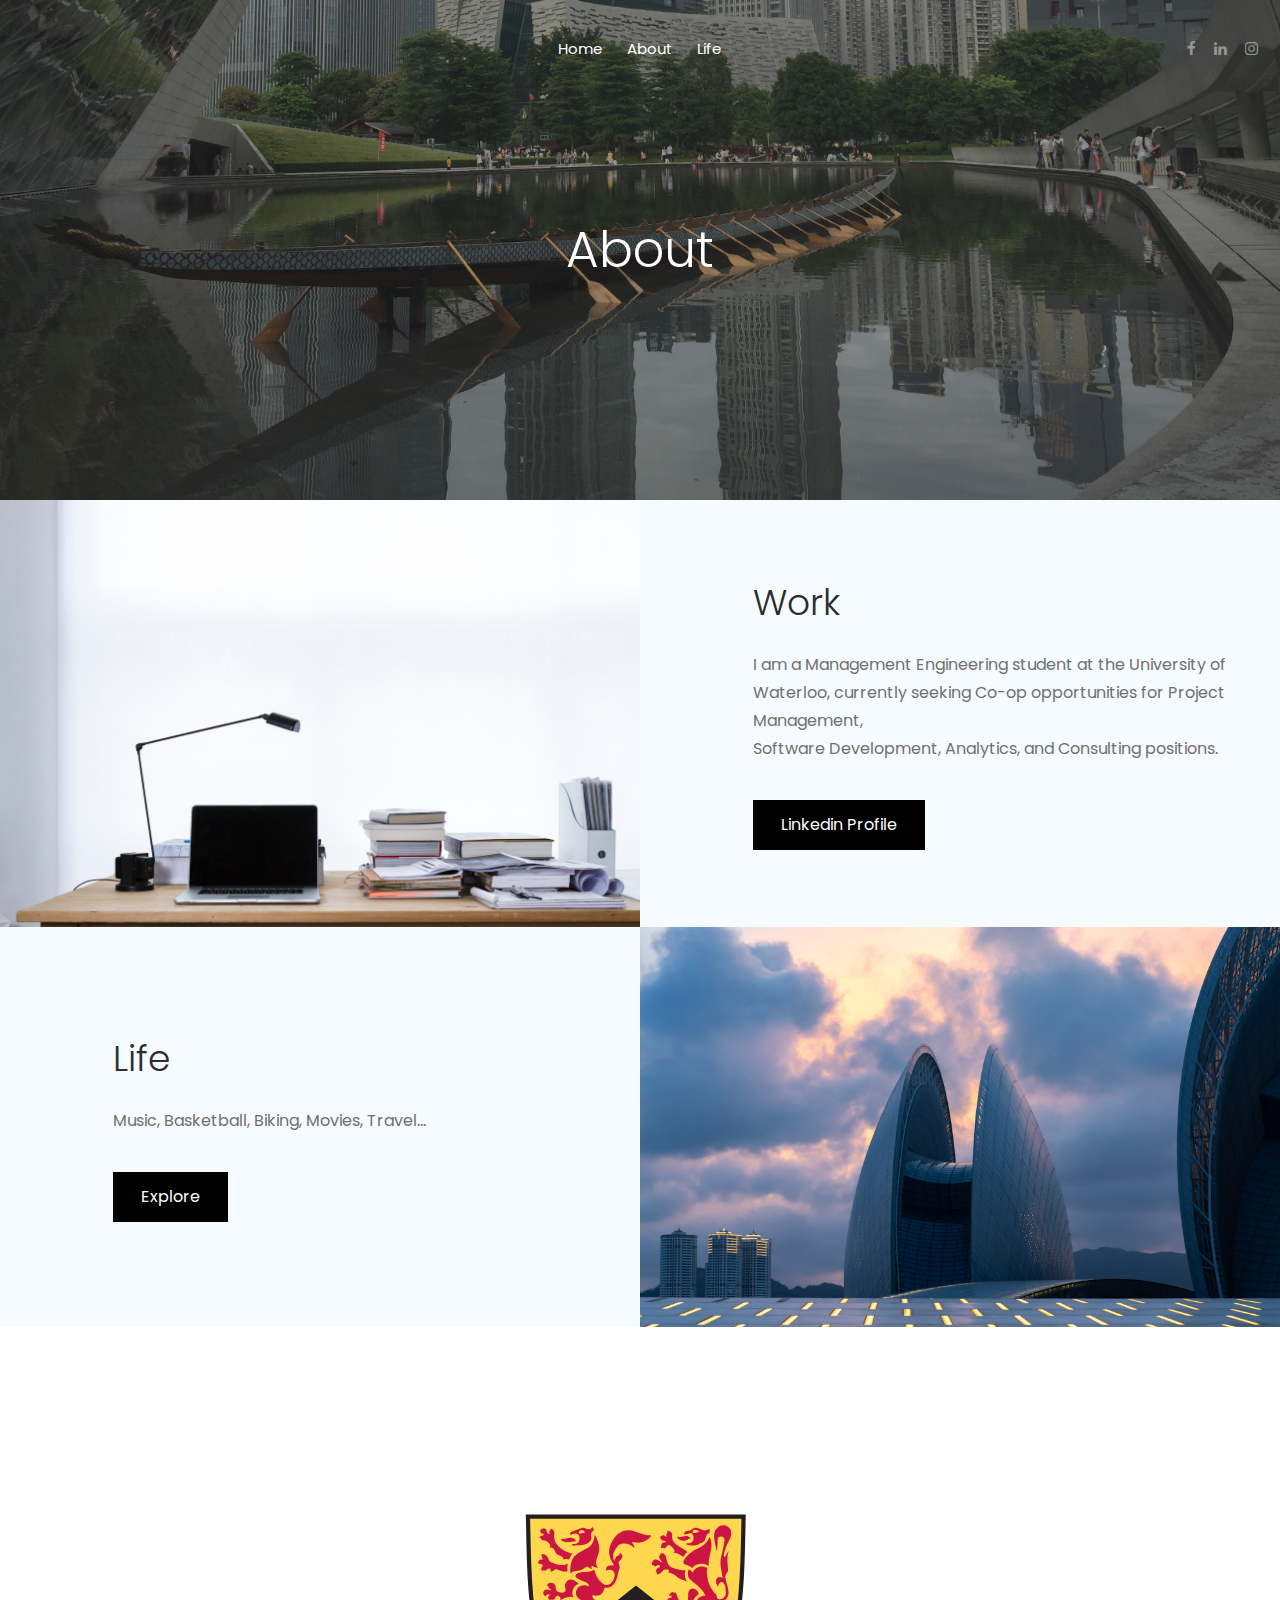
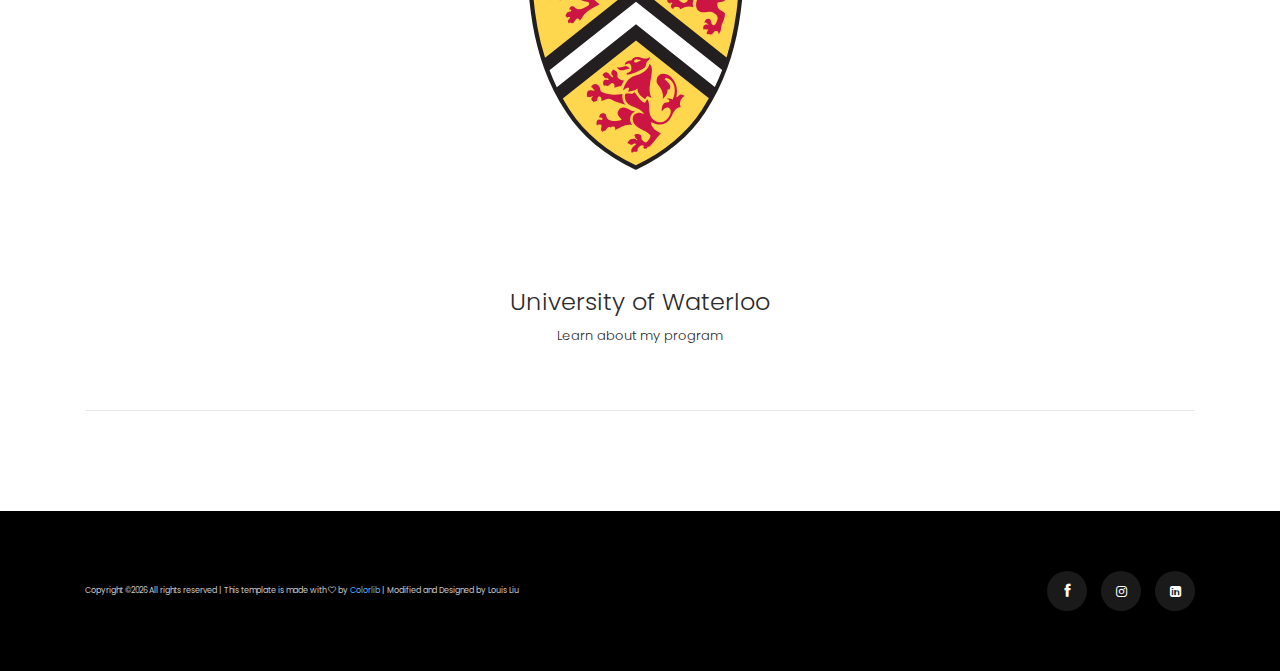
==== commit 10884771: "sports finished" ====
--- a/about.html
+++ b/about.html
@@ -48,18 +48,6 @@
                                         <li><a class="active" href="index.html">home</a></li>
                                         <li><a href="about.html">About</a></li>
                                         <li><a href="album.html">Life</a></li>
-                                        <li><a href="#">blog <i class="ti-angle-down"></i></a>
-                                            <ul class="submenu">
-                                                <li><a href="blog.html">blog</a></li>
-                                                <li><a href="single-blog.html">single-blog</a></li>
-                                            </ul>
-                                        </li>
-                                        <li><a href="#">pages <i class="ti-angle-down"></i></a>
-                                            <ul class="submenu">
-                                                 <li><a href="elements.html">elements</a></li>
-                                            </ul>
-                                        </li>
-                                        <li><a href="contact.html">Contact</a></li>
                                     </ul>
                                 </nav>
                             </div>
--- a/css/style.css
+++ b/css/style.css
@@ -314,7 +314,7 @@
 
 /* line 210, ../../Arafath/CL/CL October/215. Photography/HTML/scss/theme-default.scss */
 .section-padding {
-  padding-top: 120px;
+  padding-top: 15px;
   padding-bottom: 120px;
 }
 
@@ -2492,6 +2492,15 @@
 }
 .breadcam_bg_5 {
   background-image: url(../img/banner/bradcam_bg_5.png);
+}
+.breadcam_bg_6 {
+  background-image: url(../img/banner/bradcam_bg_6.jpeg);
+}
+.breadcam_bg_7 {
+  background-image: url(../img/banner/bradcam_bg_7.jpg);
+}
+.breadcam_bg_8 {
+  background-image: url(../img/banner/bradcam_bg_8.jpeg);
 }
 /* line 13, ../../Arafath/CL/CL October/215. Photography/HTML/scss/_bradcam.scss */
 .bradcam_area {
@@ -5065,6 +5074,9 @@
 /*============ blog_left_sidebar css ==============*/
 /* line 525, ../../Arafath/CL/CL October/215. Photography/HTML/scss/_blog.scss */
 .blog_item {
+  width: 1100px;
+  margin-left: 25px;
+  margin-right: 25px;
   margin-bottom: 50px;
 }
 
@@ -6230,3 +6242,16 @@
 }
 
 /*# sourceMappingURL=style.css.map */
+.iframe-container {
+  position: relative;
+  width: 100%;
+  padding-bottom: 56.25%;
+  height: 0;
+}
+.iframe-container iframe {
+  position: absolute;
+  top: 0;
+  left: 0;
+  width: 100%;
+  height: 100%;
+}
